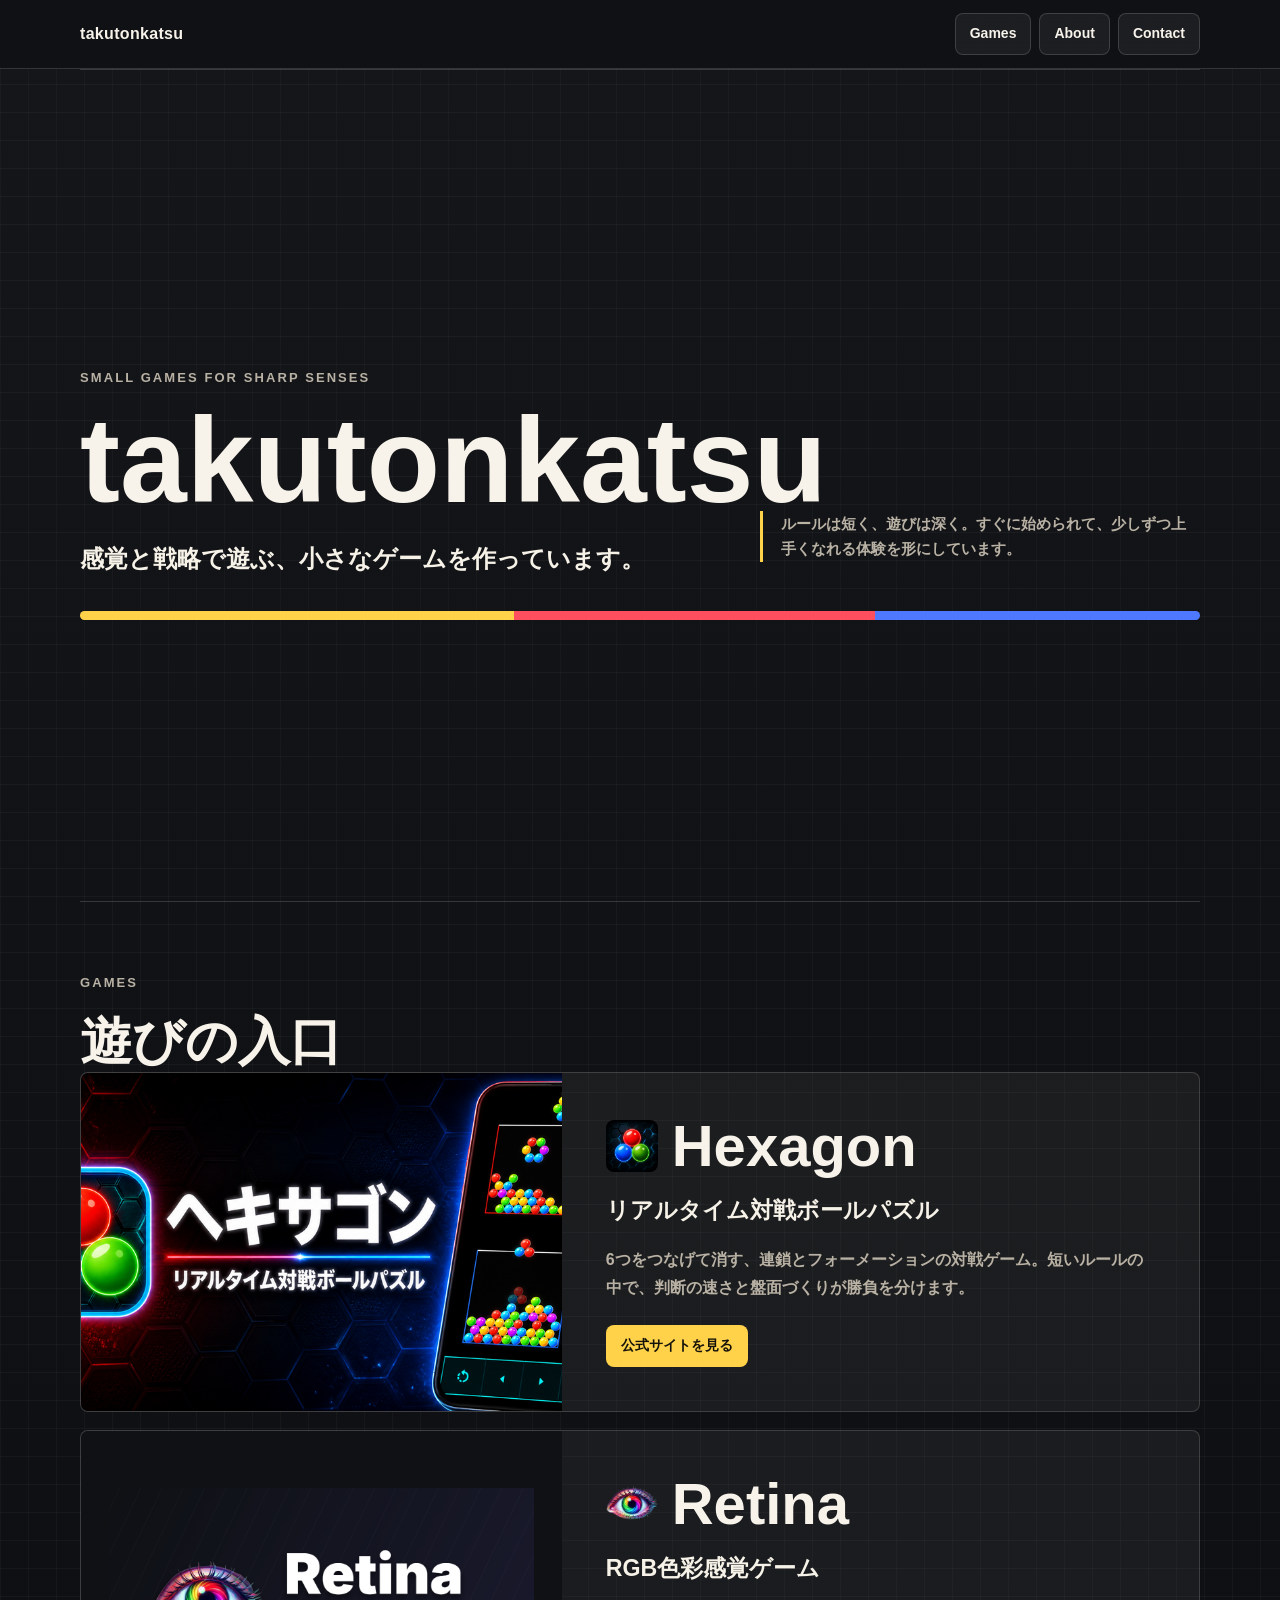
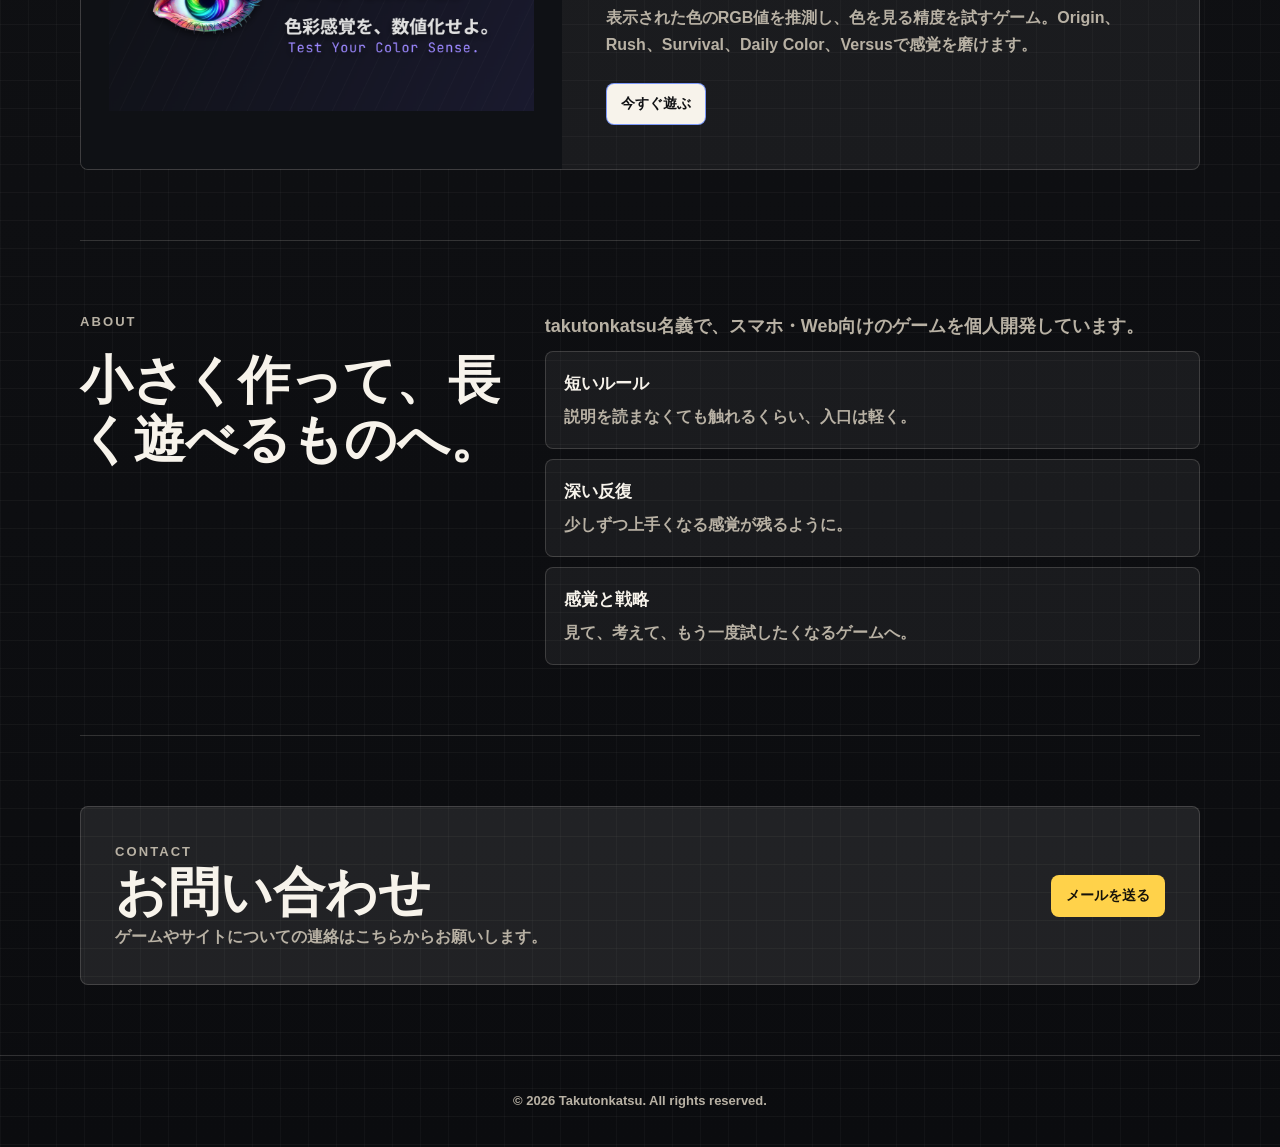
==== index.html @ dabad371 "Create takutonkatsu homepage" ====
<!doctype html>
<html lang="ja">
<head>
  <meta charset="utf-8">
  <meta name="viewport" content="width=device-width, initial-scale=1">
  <meta name="description" content="takutonkatsuの公式サイトです。HexagonとRetinaなど、感覚と戦略で遊ぶ小さなゲームを公開しています。">
  <meta property="og:url" content="https://takutonkatsu.com/">
  <meta property="og:type" content="website">
  <meta property="og:title" content="takutonkatsu">
  <meta property="og:description" content="感覚と戦略で遊ぶ、小さなゲームを作っています。">
  <meta property="og:image" content="https://takutonkatsu.com/assets/hexagon-feature.png">
  <title>takutonkatsu</title>
  <style>
    :root {
      color-scheme: dark;
      --bg: #101114;
      --paper: #f6f2e8;
      --ink: #f7f3eb;
      --muted: #b8b1a4;
      --line: rgba(247, 243, 235, .16);
      --surface: rgba(255, 255, 255, .055);
      --surface-strong: rgba(255, 255, 255, .09);
      --hex: #ffd24a;
      --retina-r: #ff4f5e;
      --retina-g: #3be07a;
      --retina-b: #4e78ff;
    }

    * { box-sizing: border-box; }

    html { scroll-behavior: smooth; }

    body {
      margin: 0;
      min-width: 320px;
      color: var(--ink);
      background:
        linear-gradient(rgba(255, 255, 255, .035) 1px, transparent 1px),
        linear-gradient(90deg, rgba(255, 255, 255, .028) 1px, transparent 1px),
        linear-gradient(180deg, #15161a 0%, #101114 42%, #0b0c0f 100%);
      background-size: 28px 28px, 28px 28px, auto;
      font-family: -apple-system, BlinkMacSystemFont, "Hiragino Sans", "Hiragino Kaku Gothic ProN", "Yu Gothic", Meiryo, sans-serif;
      line-height: 1.7;
    }

    a { color: inherit; }

    img {
      display: block;
      width: 100%;
      height: auto;
    }

    .site-header {
      position: sticky;
      top: 0;
      z-index: 20;
      border-bottom: 1px solid var(--line);
      background: rgba(16, 17, 20, .86);
      backdrop-filter: blur(16px);
    }

    .nav,
    main {
      width: min(1120px, calc(100% - 32px));
      margin: 0 auto;
    }

    .nav {
      min-height: 68px;
      display: flex;
      align-items: center;
      justify-content: space-between;
      gap: 18px;
    }

    .brand {
      font-weight: 900;
      text-decoration: none;
      letter-spacing: .02em;
    }

    .tabs {
      display: flex;
      flex-wrap: wrap;
      justify-content: flex-end;
      gap: 8px;
    }

    .tabs a,
    .button {
      min-height: 42px;
      display: inline-flex;
      align-items: center;
      justify-content: center;
      border: 1px solid var(--line);
      border-radius: 8px;
      padding: 0 14px;
      background: rgba(255, 255, 255, .055);
      color: var(--ink);
      font-size: 14px;
      font-weight: 800;
      text-decoration: none;
    }

    .tabs a:hover,
    .tabs a:focus-visible,
    .button:hover,
    .button:focus-visible {
      border-color: rgba(255, 210, 74, .72);
      outline: none;
    }

    .hero {
      min-height: calc(100svh - 68px);
      padding: 72px 0 56px;
      display: grid;
      align-content: center;
      gap: 34px;
    }

    .hero-grid {
      display: grid;
      grid-template-columns: minmax(0, 1fr) minmax(300px, 440px);
      gap: 34px;
      align-items: end;
    }

    .kicker {
      margin: 0 0 16px;
      color: var(--muted);
      font-size: 13px;
      font-weight: 850;
      letter-spacing: .16em;
      text-transform: uppercase;
    }

    h1 {
      margin: 0;
      max-width: 820px;
      font-size: 7.5rem;
      line-height: .92;
      letter-spacing: 0;
    }

    .lead {
      margin: 24px 0 0;
      max-width: 650px;
      color: var(--paper);
      font-size: 1.5rem;
      font-weight: 800;
      line-height: 1.55;
    }

    .note {
      border-left: 3px solid var(--hex);
      padding-left: 18px;
      color: var(--muted);
      font-size: 15px;
      font-weight: 700;
    }

    .color-meter {
      display: grid;
      grid-template-columns: 1.2fr 1fr .9fr;
      height: 9px;
      border-radius: 999px;
      overflow: hidden;
      background: var(--surface);
    }

    .color-meter span:nth-child(1) { background: var(--hex); }
    .color-meter span:nth-child(2) { background: var(--retina-r); }
    .color-meter span:nth-child(3) { background: var(--retina-b); }

    section {
      padding: 70px 0;
      border-top: 1px solid var(--line);
    }

    .section-label {
      margin: 0 0 18px;
      color: var(--muted);
      font-size: 13px;
      font-weight: 850;
      letter-spacing: .16em;
      text-transform: uppercase;
    }

    h2 {
      margin: 0;
      font-size: 3.25rem;
      line-height: 1.15;
      letter-spacing: 0;
    }

    .games {
      display: grid;
      gap: 18px;
    }

    .game {
      border: 1px solid var(--line);
      border-radius: 8px;
      background: rgba(255, 255, 255, .052);
      overflow: hidden;
      display: grid;
      grid-template-columns: minmax(0, .86fr) minmax(0, 1.14fr);
    }

    .game-media {
      min-height: 320px;
      background: #050609;
      display: grid;
      place-items: center;
      overflow: hidden;
    }

    .game-media img {
      height: 100%;
      min-height: 320px;
      object-fit: cover;
    }

    .retina-media img {
      object-fit: contain;
      padding: 28px;
      background: #0f1115;
    }

    .game-copy {
      padding: clamp(24px, 4vw, 44px);
      display: grid;
      align-content: center;
      gap: 16px;
    }

    .game-title {
      display: flex;
      align-items: center;
      gap: 14px;
      margin: 0;
      font-size: 3.625rem;
      line-height: 1;
    }

    .game-title img {
      width: 52px;
      height: 52px;
      border-radius: 8px;
    }

    .tagline {
      margin: 0;
      color: var(--paper);
      font-size: 1.45rem;
      font-weight: 900;
    }

    .desc {
      margin: 0;
      max-width: 540px;
      color: var(--muted);
      font-weight: 700;
    }

    .actions {
      display: flex;
      flex-wrap: wrap;
      gap: 10px;
      margin-top: 8px;
    }

    .button.primary {
      border-color: rgba(255, 210, 74, .72);
      background: var(--hex);
      color: #15120a;
    }

    .button.retina {
      border-color: rgba(78, 120, 255, .72);
      background: #f7f3eb;
      color: #101114;
    }

    .about-grid {
      display: grid;
      grid-template-columns: minmax(0, .8fr) minmax(0, 1.2fr);
      gap: 28px;
      align-items: start;
    }

    .about-text {
      margin: 0;
      color: var(--muted);
      font-size: 18px;
      font-weight: 750;
    }

    .principles {
      display: grid;
      gap: 10px;
    }

    .principle {
      border: 1px solid var(--line);
      border-radius: 8px;
      padding: 18px;
      background: var(--surface);
    }

    .principle strong {
      display: block;
      margin-bottom: 4px;
      color: var(--ink);
      font-size: 17px;
    }

    .principle span {
      color: var(--muted);
      font-weight: 700;
    }

    .contact {
      display: flex;
      align-items: center;
      justify-content: space-between;
      gap: 20px;
      border: 1px solid var(--line);
      border-radius: 8px;
      padding: clamp(22px, 4vw, 34px);
      background: var(--surface-strong);
    }

    .contact p {
      margin: 0;
      color: var(--muted);
      font-weight: 750;
    }

    footer {
      padding: 34px 16px;
      border-top: 1px solid var(--line);
      color: var(--muted);
      text-align: center;
      font-size: 13px;
      font-weight: 700;
    }

    @media (max-width: 820px) {
      .nav {
        align-items: flex-start;
        flex-direction: column;
        padding: 14px 0;
      }

      .tabs {
        width: 100%;
        display: grid;
        grid-template-columns: repeat(3, minmax(0, 1fr));
      }

      .hero-grid,
      .game,
      .about-grid {
        grid-template-columns: 1fr;
      }

      .hero {
        min-height: auto;
        padding-top: 48px;
      }

      h1 {
        font-size: 5.25rem;
      }

      h2 {
        font-size: 2.75rem;
      }

      .game-title {
        font-size: 3rem;
      }

      .note {
        max-width: 620px;
      }

      .contact {
        align-items: flex-start;
        flex-direction: column;
      }
    }

    @media (max-width: 520px) {
      .tabs {
        grid-template-columns: 1fr;
      }

      .tabs a,
      .button {
        width: 100%;
      }

      section {
        padding: 52px 0;
      }

      h1 {
        font-size: 3.6rem;
      }

      h2 {
        font-size: 2.15rem;
      }

      .lead {
        font-size: 1.15rem;
      }

      .game-title {
        font-size: 2.25rem;
      }

      .tagline {
        font-size: 1.15rem;
      }

      .game-media,
      .game-media img {
        min-height: 240px;
      }

      .game-title {
        align-items: flex-start;
        flex-direction: column;
      }
    }
  </style>
</head>
<body>
  <header class="site-header">
    <nav class="nav" aria-label="サイト内ナビゲーション">
      <a class="brand" href="/">takutonkatsu</a>
      <div class="tabs">
        <a href="#games">Games</a>
        <a href="#about">About</a>
        <a href="#contact">Contact</a>
      </div>
    </nav>
  </header>

  <main>
    <section class="hero" aria-label="takutonkatsu">
      <div class="hero-grid">
        <div>
          <p class="kicker">Small Games for Sharp Senses</p>
          <h1>takutonkatsu</h1>
          <p class="lead">感覚と戦略で遊ぶ、小さなゲームを作っています。</p>
        </div>
        <p class="note">ルールは短く、遊びは深く。すぐに始められて、少しずつ上手くなれる体験を形にしています。</p>
      </div>
      <div class="color-meter" aria-hidden="true"><span></span><span></span><span></span></div>
    </section>

    <section id="games" aria-labelledby="games-title">
      <p class="section-label">Games</p>
      <h2 id="games-title">遊びの入口</h2>
      <div class="games">
        <article class="game">
          <div class="game-media">
            <img src="./assets/hexagon-feature.png" alt="Hexagonのキービジュアル">
          </div>
          <div class="game-copy">
            <h3 class="game-title"><img src="./assets/hexagon-icon.png" alt="">Hexagon</h3>
            <p class="tagline">リアルタイム対戦ボールパズル</p>
            <p class="desc">6つをつなげて消す、連鎖とフォーメーションの対戦ゲーム。短いルールの中で、判断の速さと盤面づくりが勝負を分けます。</p>
            <div class="actions">
              <a class="button primary" href="/Hexagon/">公式サイトを見る</a>
            </div>
          </div>
        </article>

        <article class="game">
          <div class="game-media retina-media">
            <img src="./assets/retina-share.png" alt="Retinaのゲーム画面">
          </div>
          <div class="game-copy">
            <h3 class="game-title"><img src="./assets/retina-icon.png" alt="">Retina</h3>
            <p class="tagline">RGB色彩感覚ゲーム</p>
            <p class="desc">表示された色のRGB値を推測し、色を見る精度を試すゲーム。Origin、Rush、Survival、Daily Color、Versusで感覚を磨けます。</p>
            <div class="actions">
              <a class="button retina" href="/Retina/">今すぐ遊ぶ</a>
            </div>
          </div>
        </article>
      </div>
    </section>

    <section id="about" aria-labelledby="about-title">
      <div class="about-grid">
        <div>
          <p class="section-label">About</p>
          <h2 id="about-title">小さく作って、長く遊べるものへ。</h2>
        </div>
        <div class="principles">
          <p class="about-text">takutonkatsu名義で、スマホ・Web向けのゲームを個人開発しています。</p>
          <div class="principle"><strong>短いルール</strong><span>説明を読まなくても触れるくらい、入口は軽く。</span></div>
          <div class="principle"><strong>深い反復</strong><span>少しずつ上手くなる感覚が残るように。</span></div>
          <div class="principle"><strong>感覚と戦略</strong><span>見て、考えて、もう一度試したくなるゲームへ。</span></div>
        </div>
      </div>
    </section>

    <section id="contact" aria-labelledby="contact-title">
      <div class="contact">
        <div>
          <p class="section-label">Contact</p>
          <h2 id="contact-title">お問い合わせ</h2>
          <p>ゲームやサイトについての連絡はこちらからお願いします。</p>
        </div>
        <a class="button primary" href="mailto:takutonkatsu.dev@gmail.com?subject=takutonkatsu%20%E3%81%8A%E5%95%8F%E3%81%84%E5%90%88%E3%82%8F%E3%81%9B">メールを送る</a>
      </div>
    </section>
  </main>

  <footer>
    &copy; 2026 Takutonkatsu. All rights reserved.
  </footer>
</body>
</html>
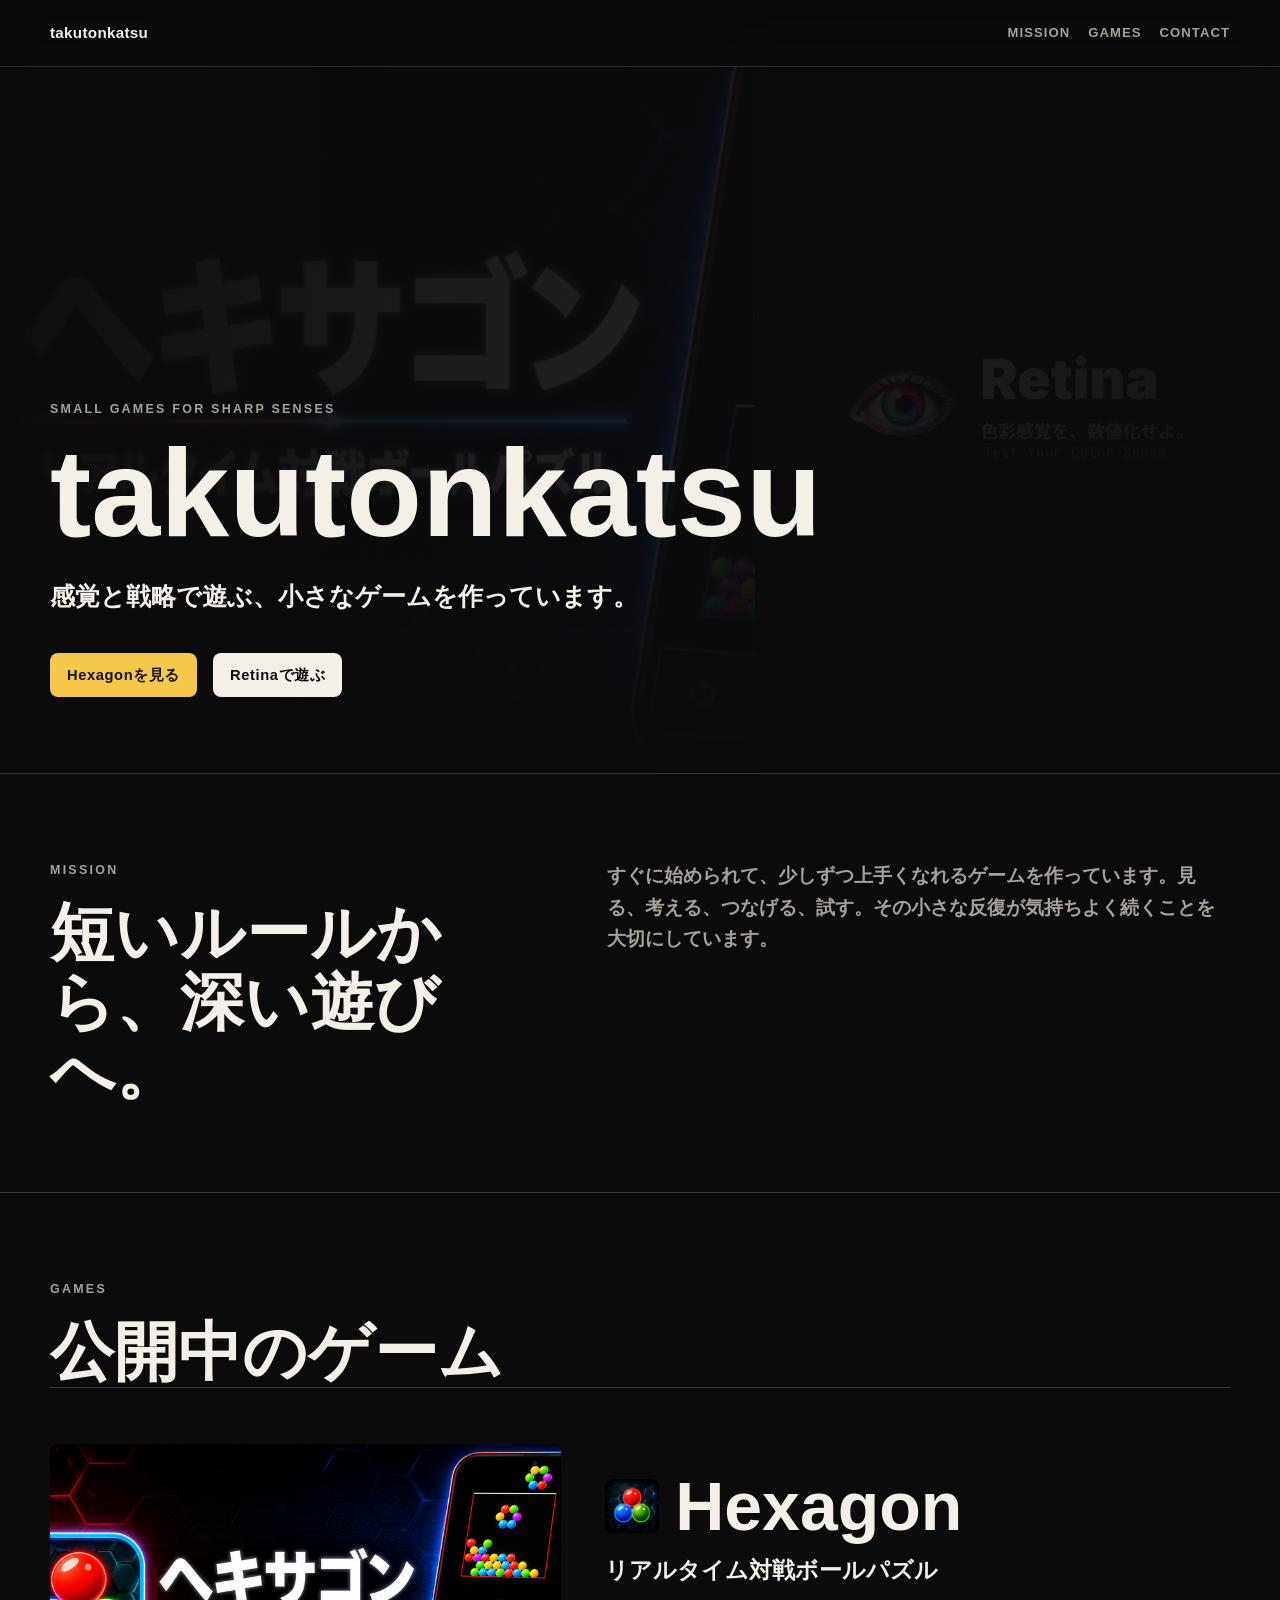
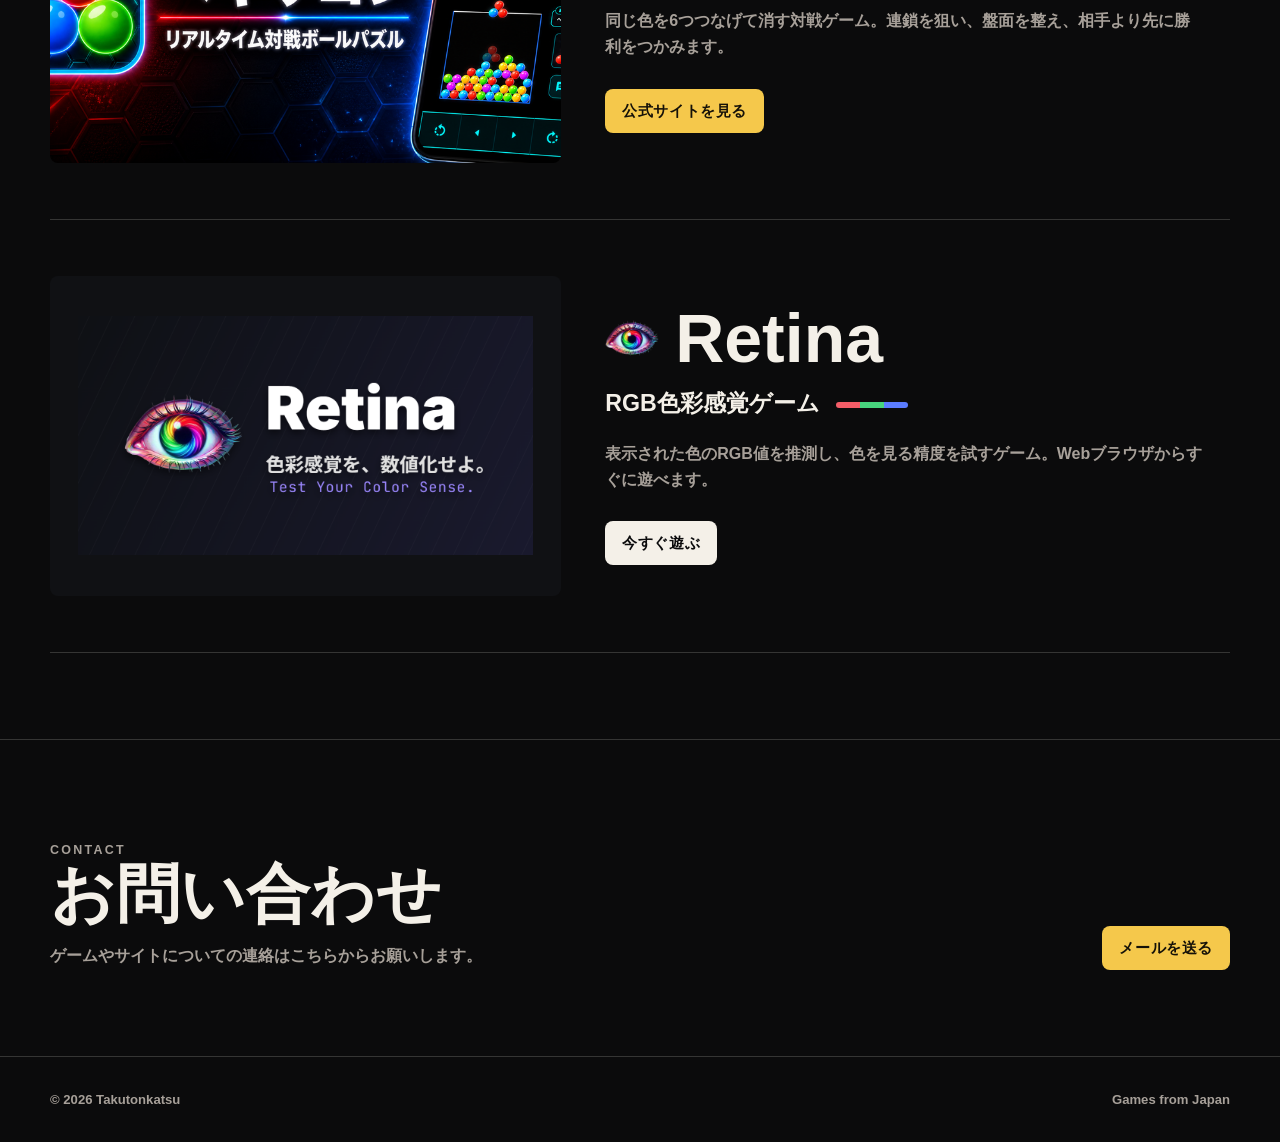
==== commit 17c13fb0: "Refine takutonkatsu homepage design" ====
--- a/index.html
+++ b/index.html
@@ -13,17 +13,15 @@
   <style>
     :root {
       color-scheme: dark;
-      --bg: #101114;
-      --paper: #f6f2e8;
-      --ink: #f7f3eb;
-      --muted: #b8b1a4;
-      --line: rgba(247, 243, 235, .16);
-      --surface: rgba(255, 255, 255, .055);
-      --surface-strong: rgba(255, 255, 255, .09);
-      --hex: #ffd24a;
-      --retina-r: #ff4f5e;
-      --retina-g: #3be07a;
-      --retina-b: #4e78ff;
+      --bg: #0b0b0c;
+      --ink: #f4f0e8;
+      --muted: #a7a099;
+      --line: rgba(244, 240, 232, .18);
+      --line-strong: rgba(244, 240, 232, .34);
+      --yellow: #f5c84b;
+      --red: #f35d68;
+      --green: #47d47d;
+      --blue: #5b7cff;
     }
 
     * { box-sizing: border-box; }
@@ -33,14 +31,10 @@
     body {
       margin: 0;
       min-width: 320px;
+      background: var(--bg);
       color: var(--ink);
-      background:
-        linear-gradient(rgba(255, 255, 255, .035) 1px, transparent 1px),
-        linear-gradient(90deg, rgba(255, 255, 255, .028) 1px, transparent 1px),
-        linear-gradient(180deg, #15161a 0%, #101114 42%, #0b0c0f 100%);
-      background-size: 28px 28px, 28px 28px, auto;
       font-family: -apple-system, BlinkMacSystemFont, "Hiragino Sans", "Hiragino Kaku Gothic ProN", "Yu Gothic", Meiryo, sans-serif;
-      line-height: 1.7;
+      line-height: 1.65;
     }
 
     a { color: inherit; }
@@ -52,302 +46,336 @@
     }
 
     .site-header {
-      position: sticky;
-      top: 0;
+      position: fixed;
+      inset: 0 0 auto;
       z-index: 20;
-      border-bottom: 1px solid var(--line);
-      background: rgba(16, 17, 20, .86);
-      backdrop-filter: blur(16px);
+      border-bottom: 1px solid rgba(244, 240, 232, .14);
+      background: rgba(11, 11, 12, .72);
+      backdrop-filter: blur(18px);
     }
 
     .nav,
-    main {
-      width: min(1120px, calc(100% - 32px));
+    .section-inner {
+      width: min(1180px, calc(100% - 36px));
       margin: 0 auto;
     }
 
     .nav {
-      min-height: 68px;
+      min-height: 66px;
       display: flex;
       align-items: center;
       justify-content: space-between;
-      gap: 18px;
+      gap: 24px;
     }
 
     .brand {
+      font-size: .95rem;
       font-weight: 900;
+      letter-spacing: .02em;
       text-decoration: none;
-      letter-spacing: .02em;
     }
 
     .tabs {
       display: flex;
       flex-wrap: wrap;
       justify-content: flex-end;
-      gap: 8px;
-    }
-
-    .tabs a,
+      gap: 18px;
+    }
+
+    .tabs a {
+      color: var(--muted);
+      font-size: .82rem;
+      font-weight: 800;
+      letter-spacing: .08em;
+      text-decoration: none;
+      text-transform: uppercase;
+    }
+
+    .tabs a:hover,
+    .tabs a:focus-visible {
+      color: var(--ink);
+      outline: none;
+    }
+
+    .hero {
+      position: relative;
+      min-height: 86svh;
+      padding: 132px 0 76px;
+      overflow: hidden;
+      border-bottom: 1px solid var(--line);
+      display: grid;
+      align-items: end;
+    }
+
+    .hero-media {
+      position: absolute;
+      inset: 0;
+      z-index: -2;
+      display: grid;
+      grid-template-columns: 1.18fr .82fr;
+      opacity: .42;
+    }
+
+    .hero-media img {
+      height: 100%;
+      object-fit: cover;
+      filter: saturate(.86) contrast(1.04);
+    }
+
+    .hero-media img:nth-child(2) {
+      object-fit: contain;
+      padding: 8vh 4vw 4vh;
+      background: #101114;
+    }
+
+    .hero::after {
+      content: "";
+      position: absolute;
+      inset: 0;
+      z-index: -1;
+      background:
+        linear-gradient(90deg, rgba(11, 11, 12, .96) 0%, rgba(11, 11, 12, .72) 48%, rgba(11, 11, 12, .88) 100%),
+        linear-gradient(0deg, #0b0b0c 0%, rgba(11, 11, 12, .24) 42%, rgba(11, 11, 12, .42) 100%);
+    }
+
+    .hero-copy {
+      width: min(1180px, calc(100% - 36px));
+      margin: 0 auto;
+    }
+
+    .kicker,
+    .section-label {
+      margin: 0 0 18px;
+      color: var(--muted);
+      font-size: .78rem;
+      font-weight: 900;
+      letter-spacing: .18em;
+      text-transform: uppercase;
+    }
+
+    h1 {
+      margin: 0;
+      max-width: 980px;
+      font-size: 7.75rem;
+      line-height: .9;
+      letter-spacing: 0;
+    }
+
+    .lead {
+      margin: 28px 0 0;
+      max-width: 680px;
+      color: var(--ink);
+      font-size: 1.55rem;
+      font-weight: 850;
+      line-height: 1.6;
+    }
+
+    .hero-links {
+      display: flex;
+      flex-wrap: wrap;
+      gap: 16px;
+      margin-top: 36px;
+    }
+
+    .text-link,
     .button {
-      min-height: 42px;
+      min-height: 44px;
       display: inline-flex;
       align-items: center;
       justify-content: center;
-      border: 1px solid var(--line);
+      border-bottom: 1px solid var(--line-strong);
+      color: var(--ink);
+      font-size: .92rem;
+      font-weight: 900;
+      letter-spacing: .04em;
+      text-decoration: none;
+    }
+
+    .button {
+      border: 1px solid var(--line-strong);
       border-radius: 8px;
-      padding: 0 14px;
-      background: rgba(255, 255, 255, .055);
-      color: var(--ink);
-      font-size: 14px;
-      font-weight: 800;
-      text-decoration: none;
-    }
-
-    .tabs a:hover,
-    .tabs a:focus-visible,
-    .button:hover,
-    .button:focus-visible {
-      border-color: rgba(255, 210, 74, .72);
-      outline: none;
-    }
-
-    .hero {
-      min-height: calc(100svh - 68px);
-      padding: 72px 0 56px;
+      padding: 0 16px;
+      background: rgba(244, 240, 232, .08);
+    }
+
+    .button.yellow {
+      border-color: rgba(245, 200, 75, .75);
+      background: var(--yellow);
+      color: #151108;
+    }
+
+    .button.light {
+      background: var(--ink);
+      color: #0b0b0c;
+    }
+
+    section {
+      border-bottom: 1px solid var(--line);
+      padding: 86px 0;
+    }
+
+    .mission-grid {
       display: grid;
-      align-content: center;
-      gap: 34px;
-    }
-
-    .hero-grid {
+      grid-template-columns: .9fr 1.1fr;
+      gap: 48px;
+      align-items: start;
+    }
+
+    h2 {
+      margin: 0;
+      font-size: 4rem;
+      line-height: 1.08;
+      letter-spacing: 0;
+    }
+
+    .mission-text {
+      margin: 0;
+      color: var(--muted);
+      font-size: 1.2rem;
+      font-weight: 760;
+    }
+
+    .games {
       display: grid;
-      grid-template-columns: minmax(0, 1fr) minmax(300px, 440px);
-      gap: 34px;
-      align-items: end;
-    }
-
-    .kicker {
-      margin: 0 0 16px;
+      gap: 0;
+      border-top: 1px solid var(--line);
+    }
+
+    .game {
+      display: grid;
+      grid-template-columns: minmax(0, .9fr) minmax(0, 1.1fr);
+      gap: 44px;
+      align-items: center;
+      padding: 56px 0;
+      border-bottom: 1px solid var(--line);
+    }
+
+    .game-media {
+      overflow: hidden;
+      border-radius: 8px;
+      background: #111;
+    }
+
+    .game-media img {
+      aspect-ratio: 16 / 10;
+      object-fit: cover;
+    }
+
+    .game.retina .game-media img {
+      object-fit: contain;
+      padding: 28px;
+      background: #101114;
+    }
+
+    .game-title-row {
+      display: flex;
+      align-items: center;
+      gap: 16px;
+      margin-bottom: 16px;
+    }
+
+    .game-title-row img {
+      width: 54px;
+      height: 54px;
+      border-radius: 8px;
+    }
+
+    h3 {
+      margin: 0;
+      font-size: 4.25rem;
+      line-height: .95;
+      letter-spacing: 0;
+    }
+
+    .tagline {
+      margin: 0 0 20px;
+      font-size: 1.45rem;
+      font-weight: 900;
+      line-height: 1.45;
+    }
+
+    .desc {
+      margin: 0;
+      max-width: 600px;
       color: var(--muted);
-      font-size: 13px;
-      font-weight: 850;
-      letter-spacing: .16em;
-      text-transform: uppercase;
-    }
-
-    h1 {
-      margin: 0;
-      max-width: 820px;
-      font-size: 7.5rem;
-      line-height: .92;
-      letter-spacing: 0;
-    }
-
-    .lead {
-      margin: 24px 0 0;
-      max-width: 650px;
-      color: var(--paper);
-      font-size: 1.5rem;
-      font-weight: 800;
-      line-height: 1.55;
-    }
-
-    .note {
-      border-left: 3px solid var(--hex);
-      padding-left: 18px;
-      color: var(--muted);
-      font-size: 15px;
-      font-weight: 700;
-    }
-
-    .color-meter {
-      display: grid;
-      grid-template-columns: 1.2fr 1fr .9fr;
-      height: 9px;
+      font-size: 1rem;
+      font-weight: 720;
+    }
+
+    .game-actions {
+      display: flex;
+      flex-wrap: wrap;
+      gap: 12px;
+      margin-top: 28px;
+    }
+
+    .rgb {
+      display: inline-grid;
+      grid-template-columns: repeat(3, 1fr);
+      width: 72px;
+      height: 6px;
       border-radius: 999px;
       overflow: hidden;
-      background: var(--surface);
-    }
-
-    .color-meter span:nth-child(1) { background: var(--hex); }
-    .color-meter span:nth-child(2) { background: var(--retina-r); }
-    .color-meter span:nth-child(3) { background: var(--retina-b); }
-
-    section {
-      padding: 70px 0;
-      border-top: 1px solid var(--line);
-    }
-
-    .section-label {
-      margin: 0 0 18px;
+      vertical-align: middle;
+      margin-left: 10px;
+    }
+
+    .rgb span:nth-child(1) { background: var(--red); }
+    .rgb span:nth-child(2) { background: var(--green); }
+    .rgb span:nth-child(3) { background: var(--blue); }
+
+    .contact {
+      display: grid;
+      grid-template-columns: 1fr auto;
+      gap: 28px;
+      align-items: end;
+    }
+
+    .contact p {
+      margin: 14px 0 0;
+      max-width: 620px;
       color: var(--muted);
-      font-size: 13px;
-      font-weight: 850;
-      letter-spacing: .16em;
-      text-transform: uppercase;
-    }
-
-    h2 {
-      margin: 0;
-      font-size: 3.25rem;
-      line-height: 1.15;
-      letter-spacing: 0;
-    }
-
-    .games {
-      display: grid;
-      gap: 18px;
-    }
-
-    .game {
-      border: 1px solid var(--line);
-      border-radius: 8px;
-      background: rgba(255, 255, 255, .052);
-      overflow: hidden;
-      display: grid;
-      grid-template-columns: minmax(0, .86fr) minmax(0, 1.14fr);
-    }
-
-    .game-media {
-      min-height: 320px;
-      background: #050609;
-      display: grid;
-      place-items: center;
-      overflow: hidden;
-    }
-
-    .game-media img {
-      height: 100%;
-      min-height: 320px;
-      object-fit: cover;
-    }
-
-    .retina-media img {
-      object-fit: contain;
-      padding: 28px;
-      background: #0f1115;
-    }
-
-    .game-copy {
-      padding: clamp(24px, 4vw, 44px);
-      display: grid;
-      align-content: center;
+      font-weight: 730;
+    }
+
+    footer {
+      width: min(1180px, calc(100% - 36px));
+      margin: 0 auto;
+      padding: 32px 0;
+      color: var(--muted);
+      font-size: .82rem;
+      font-weight: 720;
+      display: flex;
+      justify-content: space-between;
       gap: 16px;
     }
 
-    .game-title {
-      display: flex;
-      align-items: center;
-      gap: 14px;
-      margin: 0;
-      font-size: 3.625rem;
-      line-height: 1;
-    }
-
-    .game-title img {
-      width: 52px;
-      height: 52px;
-      border-radius: 8px;
-    }
-
-    .tagline {
-      margin: 0;
-      color: var(--paper);
-      font-size: 1.45rem;
-      font-weight: 900;
-    }
-
-    .desc {
-      margin: 0;
-      max-width: 540px;
-      color: var(--muted);
-      font-weight: 700;
-    }
-
-    .actions {
-      display: flex;
-      flex-wrap: wrap;
-      gap: 10px;
-      margin-top: 8px;
-    }
-
-    .button.primary {
-      border-color: rgba(255, 210, 74, .72);
-      background: var(--hex);
-      color: #15120a;
-    }
-
-    .button.retina {
-      border-color: rgba(78, 120, 255, .72);
-      background: #f7f3eb;
-      color: #101114;
-    }
-
-    .about-grid {
-      display: grid;
-      grid-template-columns: minmax(0, .8fr) minmax(0, 1.2fr);
-      gap: 28px;
-      align-items: start;
-    }
-
-    .about-text {
-      margin: 0;
-      color: var(--muted);
-      font-size: 18px;
-      font-weight: 750;
-    }
-
-    .principles {
-      display: grid;
-      gap: 10px;
-    }
-
-    .principle {
-      border: 1px solid var(--line);
-      border-radius: 8px;
-      padding: 18px;
-      background: var(--surface);
-    }
-
-    .principle strong {
-      display: block;
-      margin-bottom: 4px;
-      color: var(--ink);
-      font-size: 17px;
-    }
-
-    .principle span {
-      color: var(--muted);
-      font-weight: 700;
-    }
-
-    .contact {
-      display: flex;
-      align-items: center;
-      justify-content: space-between;
-      gap: 20px;
-      border: 1px solid var(--line);
-      border-radius: 8px;
-      padding: clamp(22px, 4vw, 34px);
-      background: var(--surface-strong);
-    }
-
-    .contact p {
-      margin: 0;
-      color: var(--muted);
-      font-weight: 750;
-    }
-
-    footer {
-      padding: 34px 16px;
-      border-top: 1px solid var(--line);
-      color: var(--muted);
-      text-align: center;
-      font-size: 13px;
-      font-weight: 700;
-    }
-
-    @media (max-width: 820px) {
+    @media (max-width: 900px) {
+      .hero-media {
+        grid-template-columns: 1fr;
+      }
+
+      .hero-media img:nth-child(2) {
+        display: none;
+      }
+
+      h1 {
+        font-size: 5.35rem;
+      }
+
+      h2,
+      h3 {
+        font-size: 3rem;
+      }
+
+      .mission-grid,
+      .game,
+      .contact {
+        grid-template-columns: 1fr;
+      }
+    }
+
+    @media (max-width: 560px) {
       .nav {
         align-items: flex-start;
         flex-direction: column;
@@ -356,84 +384,39 @@
 
       .tabs {
         width: 100%;
-        display: grid;
-        grid-template-columns: repeat(3, minmax(0, 1fr));
-      }
-
-      .hero-grid,
-      .game,
-      .about-grid {
-        grid-template-columns: 1fr;
+        justify-content: flex-start;
+        gap: 14px;
       }
 
       .hero {
-        min-height: auto;
-        padding-top: 48px;
+        min-height: 82svh;
+        padding-top: 150px;
       }
 
       h1 {
-        font-size: 5.25rem;
-      }
-
-      h2 {
-        font-size: 2.75rem;
-      }
-
-      .game-title {
-        font-size: 3rem;
-      }
-
-      .note {
-        max-width: 620px;
-      }
-
-      .contact {
-        align-items: flex-start;
-        flex-direction: column;
-      }
-    }
-
-    @media (max-width: 520px) {
-      .tabs {
-        grid-template-columns: 1fr;
-      }
-
-      .tabs a,
-      .button {
+        font-size: 3.75rem;
+      }
+
+      h2,
+      h3 {
+        font-size: 2.35rem;
+      }
+
+      .lead,
+      .tagline {
+        font-size: 1.12rem;
+      }
+
+      section {
+        padding: 62px 0;
+      }
+
+      .button,
+      .text-link {
         width: 100%;
       }
 
-      section {
-        padding: 52px 0;
-      }
-
-      h1 {
-        font-size: 3.6rem;
-      }
-
-      h2 {
-        font-size: 2.15rem;
-      }
-
-      .lead {
-        font-size: 1.15rem;
-      }
-
-      .game-title {
-        font-size: 2.25rem;
-      }
-
-      .tagline {
-        font-size: 1.15rem;
-      }
-
-      .game-media,
-      .game-media img {
-        min-height: 240px;
-      }
-
-      .game-title {
-        align-items: flex-start;
+      footer {
         flex-direction: column;
       }
     }
@@ -444,8 +427,8 @@
     <nav class="nav" aria-label="サイト内ナビゲーション">
       <a class="brand" href="/">takutonkatsu</a>
       <div class="tabs">
+        <a href="#mission">Mission</a>
         <a href="#games">Games</a>
-        <a href="#about">About</a>
         <a href="#contact">Contact</a>
       </div>
     </nav>
@@ -453,80 +436,88 @@
 
   <main>
     <section class="hero" aria-label="takutonkatsu">
-      <div class="hero-grid">
-        <div>
-          <p class="kicker">Small Games for Sharp Senses</p>
-          <h1>takutonkatsu</h1>
-          <p class="lead">感覚と戦略で遊ぶ、小さなゲームを作っています。</p>
-        </div>
-        <p class="note">ルールは短く、遊びは深く。すぐに始められて、少しずつ上手くなれる体験を形にしています。</p>
+      <div class="hero-media" aria-hidden="true">
+        <img src="./assets/hexagon-feature.png" alt="">
+        <img src="./assets/retina-share.png" alt="">
       </div>
-      <div class="color-meter" aria-hidden="true"><span></span><span></span><span></span></div>
-    </section>
-
-    <section id="games" aria-labelledby="games-title">
-      <p class="section-label">Games</p>
-      <h2 id="games-title">遊びの入口</h2>
-      <div class="games">
-        <article class="game">
-          <div class="game-media">
-            <img src="./assets/hexagon-feature.png" alt="Hexagonのキービジュアル">
-          </div>
-          <div class="game-copy">
-            <h3 class="game-title"><img src="./assets/hexagon-icon.png" alt="">Hexagon</h3>
-            <p class="tagline">リアルタイム対戦ボールパズル</p>
-            <p class="desc">6つをつなげて消す、連鎖とフォーメーションの対戦ゲーム。短いルールの中で、判断の速さと盤面づくりが勝負を分けます。</p>
-            <div class="actions">
-              <a class="button primary" href="/Hexagon/">公式サイトを見る</a>
-            </div>
-          </div>
-        </article>
-
-        <article class="game">
-          <div class="game-media retina-media">
-            <img src="./assets/retina-share.png" alt="Retinaのゲーム画面">
-          </div>
-          <div class="game-copy">
-            <h3 class="game-title"><img src="./assets/retina-icon.png" alt="">Retina</h3>
-            <p class="tagline">RGB色彩感覚ゲーム</p>
-            <p class="desc">表示された色のRGB値を推測し、色を見る精度を試すゲーム。Origin、Rush、Survival、Daily Color、Versusで感覚を磨けます。</p>
-            <div class="actions">
-              <a class="button retina" href="/Retina/">今すぐ遊ぶ</a>
-            </div>
-          </div>
-        </article>
-      </div>
-    </section>
-
-    <section id="about" aria-labelledby="about-title">
-      <div class="about-grid">
-        <div>
-          <p class="section-label">About</p>
-          <h2 id="about-title">小さく作って、長く遊べるものへ。</h2>
-        </div>
-        <div class="principles">
-          <p class="about-text">takutonkatsu名義で、スマホ・Web向けのゲームを個人開発しています。</p>
-          <div class="principle"><strong>短いルール</strong><span>説明を読まなくても触れるくらい、入口は軽く。</span></div>
-          <div class="principle"><strong>深い反復</strong><span>少しずつ上手くなる感覚が残るように。</span></div>
-          <div class="principle"><strong>感覚と戦略</strong><span>見て、考えて、もう一度試したくなるゲームへ。</span></div>
+      <div class="hero-copy">
+        <p class="kicker">Small Games for Sharp Senses</p>
+        <h1>takutonkatsu</h1>
+        <p class="lead">感覚と戦略で遊ぶ、小さなゲームを作っています。</p>
+        <div class="hero-links">
+          <a class="button yellow" href="/Hexagon/">Hexagonを見る</a>
+          <a class="button light" href="/Retina/">Retinaで遊ぶ</a>
         </div>
       </div>
     </section>
 
+    <section id="mission" aria-labelledby="mission-title">
+      <div class="section-inner mission-grid">
+        <div>
+          <p class="section-label">Mission</p>
+          <h2 id="mission-title">短いルールから、深い遊びへ。</h2>
+        </div>
+        <p class="mission-text">すぐに始められて、少しずつ上手くなれるゲームを作っています。見る、考える、つなげる、試す。その小さな反復が気持ちよく続くことを大切にしています。</p>
+      </div>
+    </section>
+
+    <section id="games" aria-labelledby="games-title">
+      <div class="section-inner">
+        <p class="section-label">Games</p>
+        <h2 id="games-title">公開中のゲーム</h2>
+        <div class="games">
+          <article class="game">
+            <div class="game-media">
+              <img src="./assets/hexagon-feature.png" alt="Hexagonのキービジュアル">
+            </div>
+            <div>
+              <div class="game-title-row">
+                <img src="./assets/hexagon-icon.png" alt="">
+                <h3>Hexagon</h3>
+              </div>
+              <p class="tagline">リアルタイム対戦ボールパズル</p>
+              <p class="desc">同じ色を6つつなげて消す対戦ゲーム。連鎖を狙い、盤面を整え、相手より先に勝利をつかみます。</p>
+              <div class="game-actions">
+                <a class="button yellow" href="/Hexagon/">公式サイトを見る</a>
+              </div>
+            </div>
+          </article>
+
+          <article class="game retina">
+            <div class="game-media">
+              <img src="./assets/retina-share.png" alt="Retinaのゲーム画面">
+            </div>
+            <div>
+              <div class="game-title-row">
+                <img src="./assets/retina-icon.png" alt="">
+                <h3>Retina</h3>
+              </div>
+              <p class="tagline">RGB色彩感覚ゲーム <span class="rgb" aria-hidden="true"><span></span><span></span><span></span></span></p>
+              <p class="desc">表示された色のRGB値を推測し、色を見る精度を試すゲーム。Webブラウザからすぐに遊べます。</p>
+              <div class="game-actions">
+                <a class="button light" href="/Retina/">今すぐ遊ぶ</a>
+              </div>
+            </div>
+          </article>
+        </div>
+      </div>
+    </section>
+
     <section id="contact" aria-labelledby="contact-title">
-      <div class="contact">
+      <div class="section-inner contact">
         <div>
           <p class="section-label">Contact</p>
           <h2 id="contact-title">お問い合わせ</h2>
           <p>ゲームやサイトについての連絡はこちらからお願いします。</p>
         </div>
-        <a class="button primary" href="mailto:takutonkatsu.dev@gmail.com?subject=takutonkatsu%20%E3%81%8A%E5%95%8F%E3%81%84%E5%90%88%E3%82%8F%E3%81%9B">メールを送る</a>
+        <a class="button yellow" href="mailto:takutonkatsu.dev@gmail.com?subject=takutonkatsu%20%E3%81%8A%E5%95%8F%E3%81%84%E5%90%88%E3%82%8F%E3%81%9B">メールを送る</a>
       </div>
     </section>
   </main>
 
   <footer>
-    &copy; 2026 Takutonkatsu. All rights reserved.
+    <span>&copy; 2026 Takutonkatsu</span>
+    <span>Games from Japan</span>
   </footer>
 </body>
 </html>
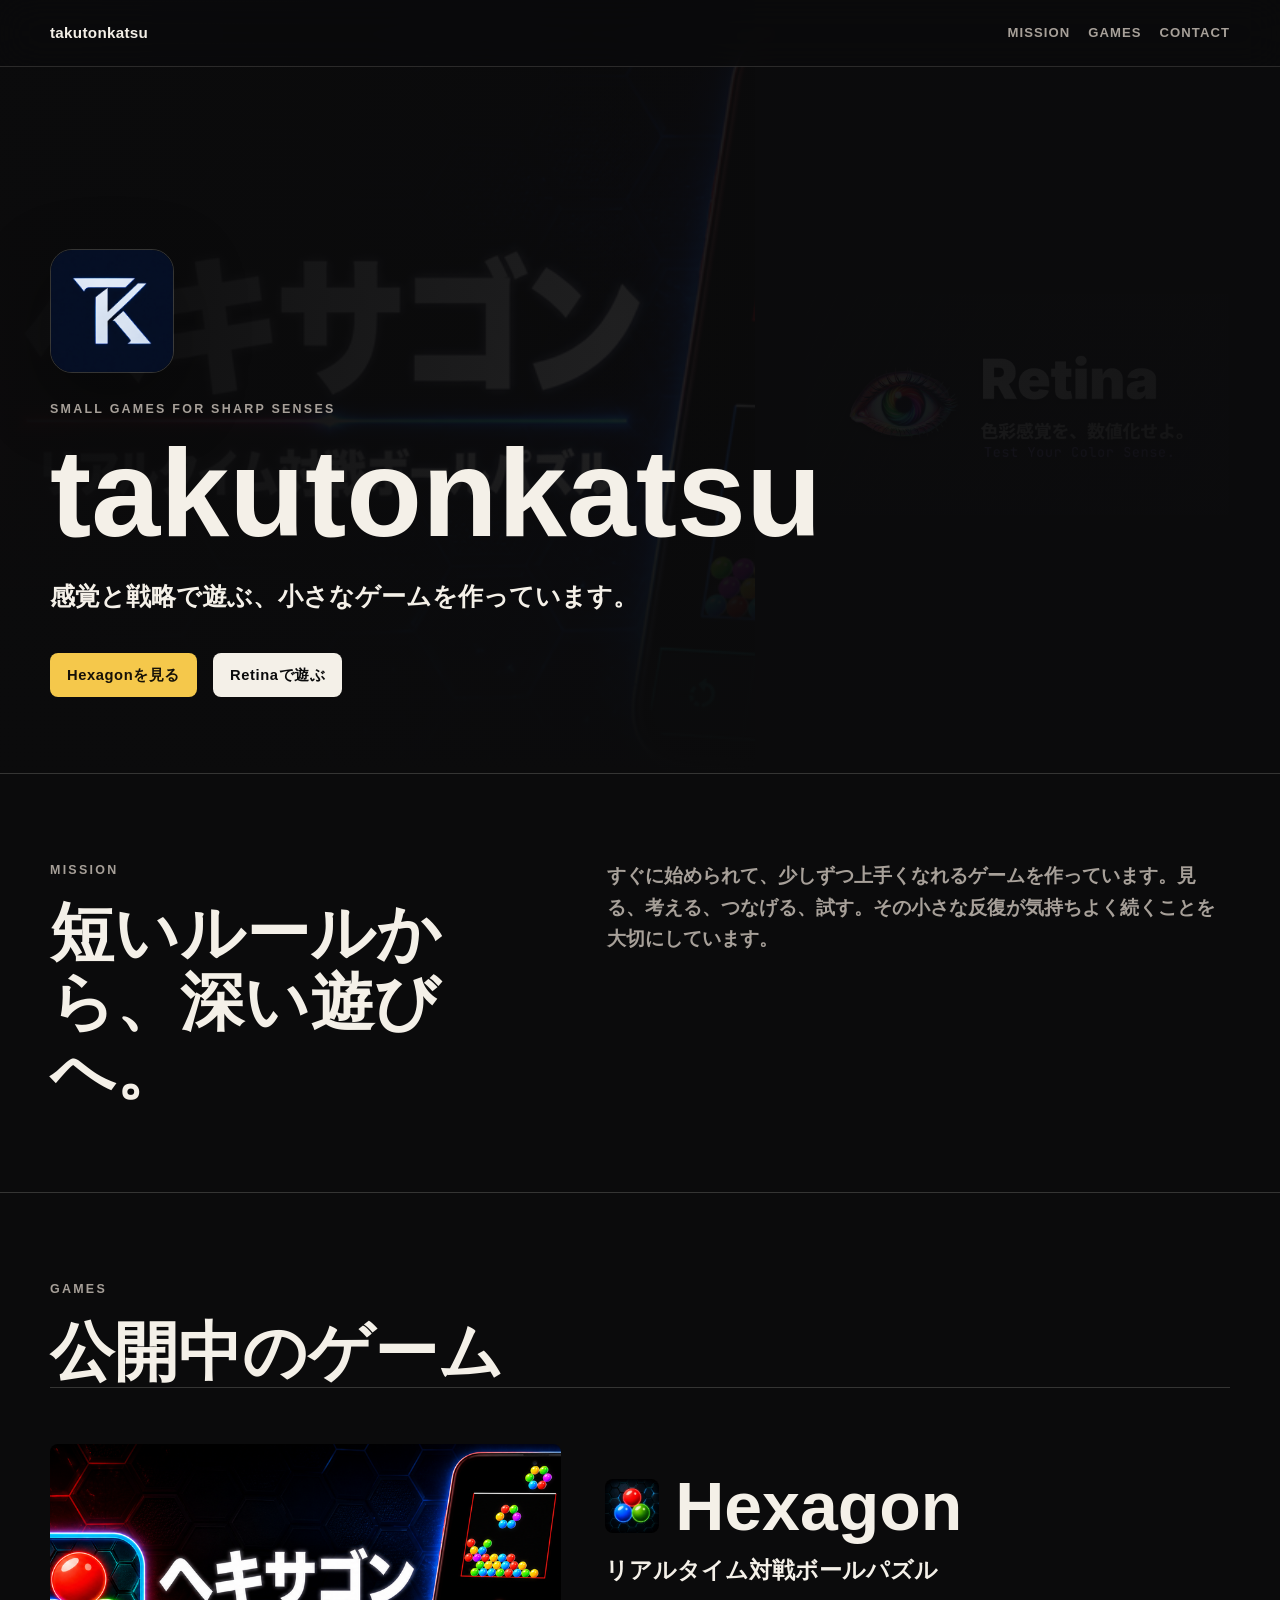
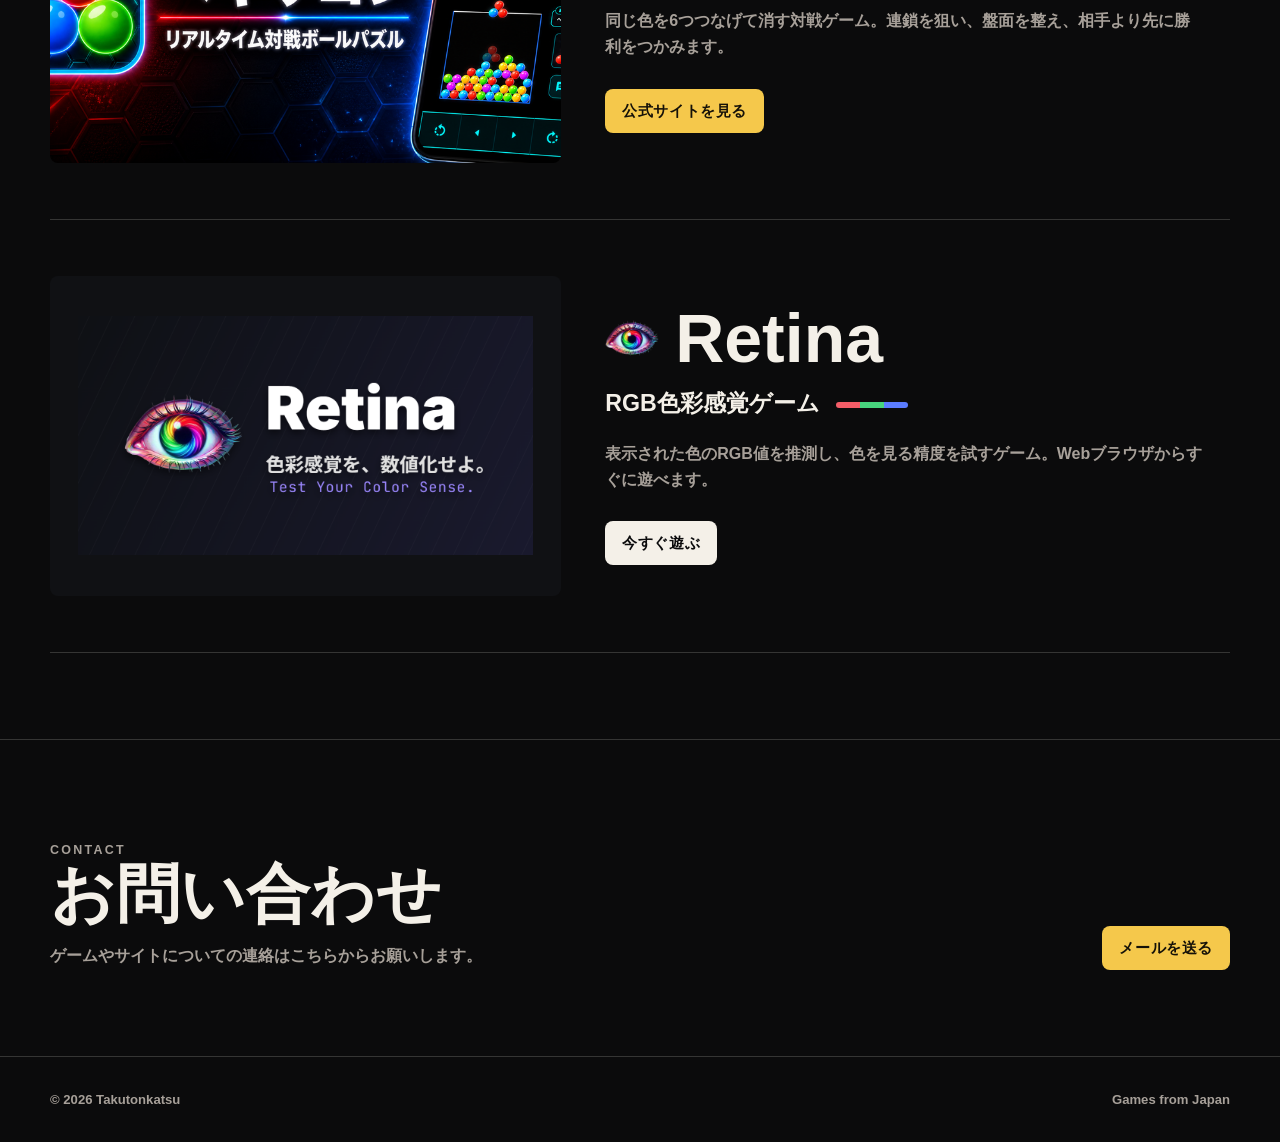
==== commit c69bcc52: "Add takutonkatsu brand icon to homepage" ====
--- a/index.html
+++ b/index.html
@@ -9,6 +9,8 @@
   <meta property="og:title" content="takutonkatsu">
   <meta property="og:description" content="感覚と戦略で遊ぶ、小さなゲームを作っています。">
   <meta property="og:image" content="https://takutonkatsu.com/assets/hexagon-feature.png">
+  <link rel="icon" type="image/png" href="./assets/takutonkatsu-icon.png">
+  <link rel="apple-touch-icon" href="./assets/takutonkatsu-icon.png">
   <title>takutonkatsu</title>
   <style>
     :root {
@@ -143,6 +145,16 @@
       margin: 0 auto;
     }
 
+    .home-mark {
+      width: clamp(76px, 10vw, 124px);
+      height: clamp(76px, 10vw, 124px);
+      margin-bottom: 26px;
+      border: 1px solid rgba(244, 240, 232, .18);
+      border-radius: 22px;
+      box-shadow: 0 24px 70px rgba(0, 0, 0, .38);
+      object-fit: cover;
+    }
+
     .kicker,
     .section-label {
       margin: 0 0 18px;
@@ -391,6 +403,13 @@
       .hero {
         min-height: 82svh;
         padding-top: 150px;
+      }
+
+      .home-mark {
+        width: 76px;
+        height: 76px;
+        margin-bottom: 20px;
+        border-radius: 16px;
       }
 
       h1 {
@@ -441,6 +460,7 @@
         <img src="./assets/retina-share.png" alt="">
       </div>
       <div class="hero-copy">
+        <img class="home-mark" src="./assets/takutonkatsu-icon.png" alt="">
         <p class="kicker">Small Games for Sharp Senses</p>
         <h1>takutonkatsu</h1>
         <p class="lead">感覚と戦略で遊ぶ、小さなゲームを作っています。</p>
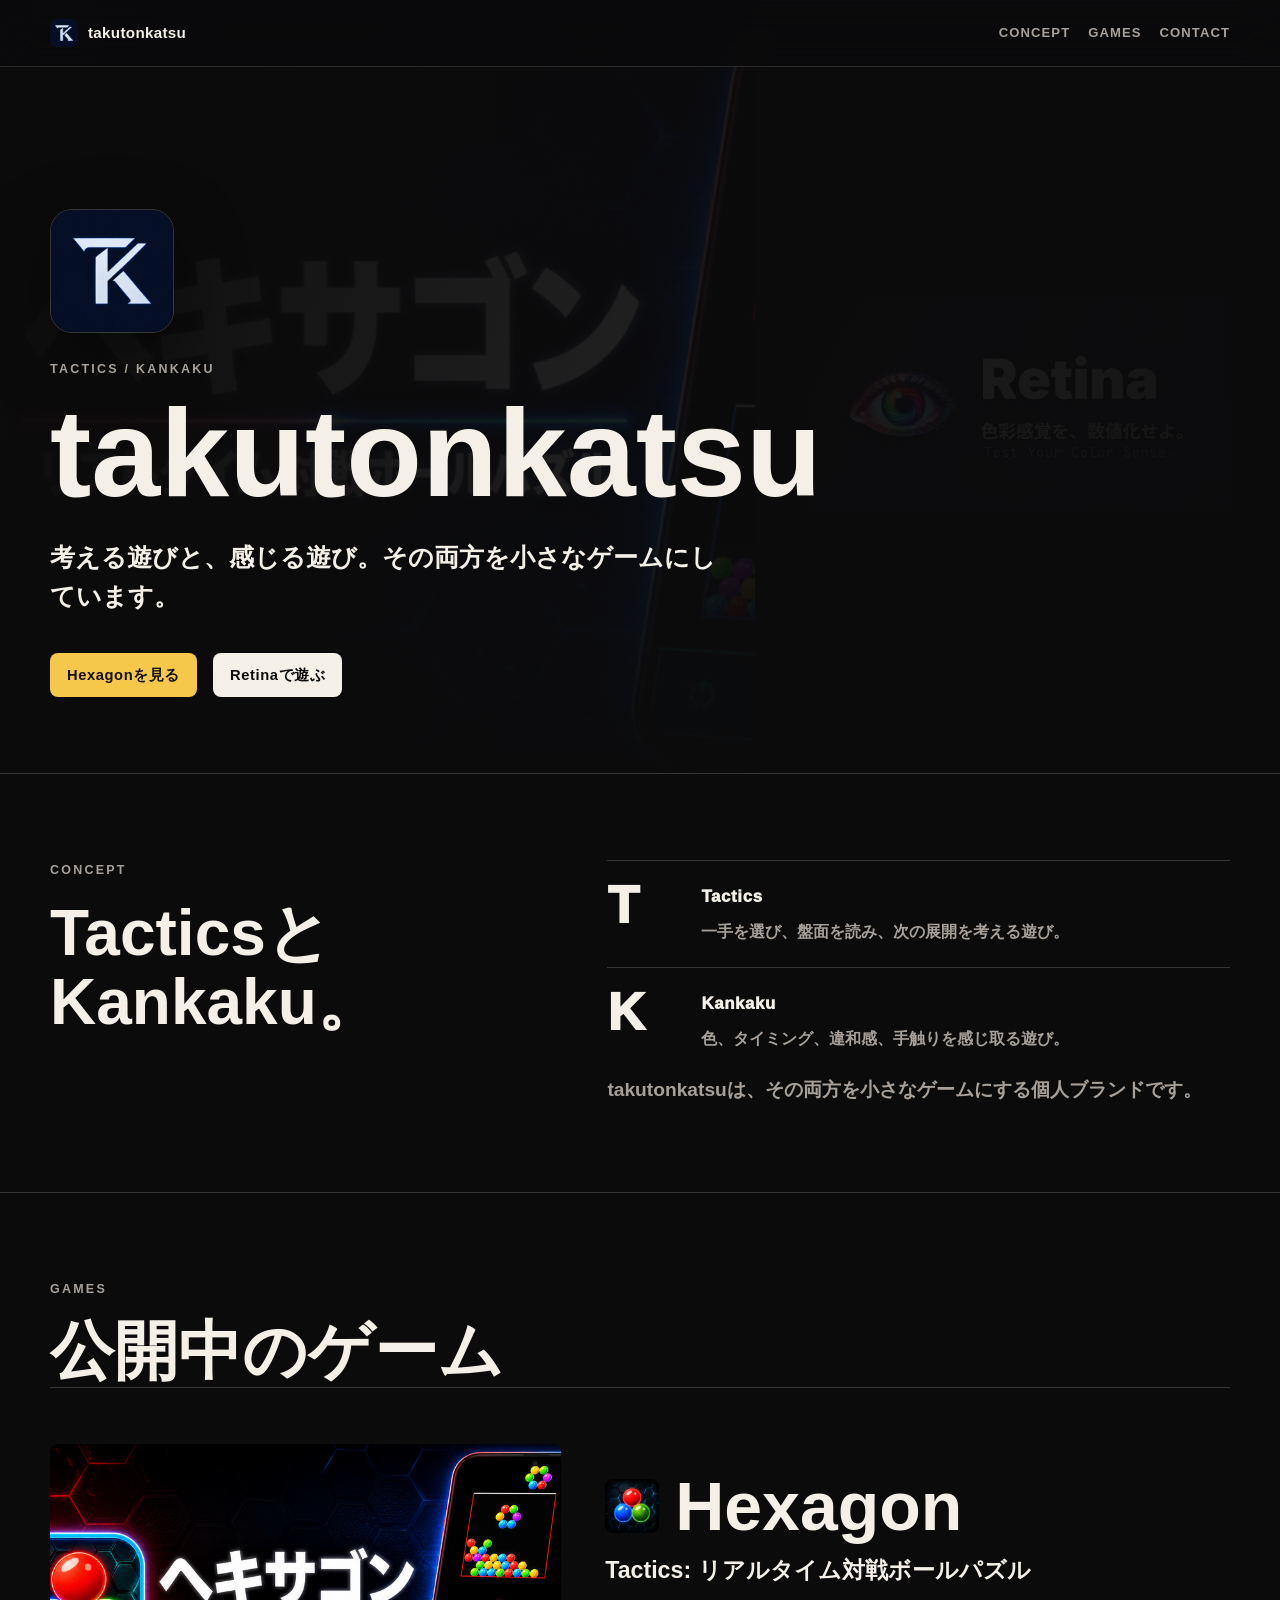
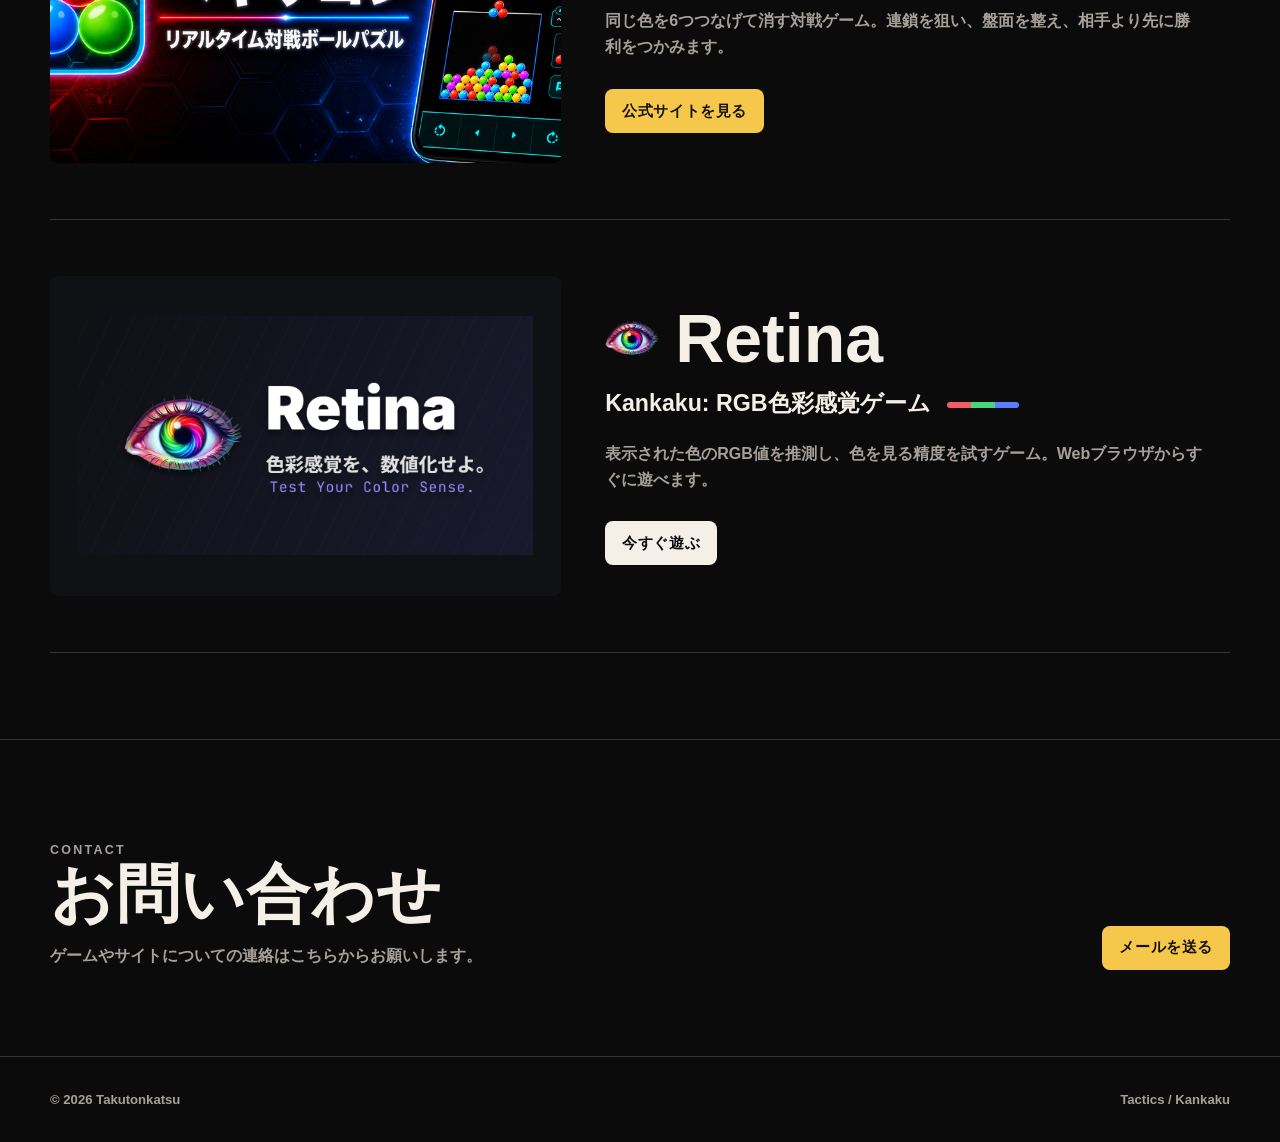
==== commit c2cd5064: "Align homepage with TK brand concept" ====
--- a/index.html
+++ b/index.html
@@ -3,12 +3,12 @@
 <head>
   <meta charset="utf-8">
   <meta name="viewport" content="width=device-width, initial-scale=1">
-  <meta name="description" content="takutonkatsuの公式サイトです。HexagonとRetinaなど、感覚と戦略で遊ぶ小さなゲームを公開しています。">
+  <meta name="description" content="takutonkatsuの公式サイトです。TacticsとKankakuをテーマに、考える遊びと感じる遊びを小さなゲームにしています。">
   <meta property="og:url" content="https://takutonkatsu.com/">
   <meta property="og:type" content="website">
   <meta property="og:title" content="takutonkatsu">
-  <meta property="og:description" content="感覚と戦略で遊ぶ、小さなゲームを作っています。">
-  <meta property="og:image" content="https://takutonkatsu.com/assets/hexagon-feature.png">
+  <meta property="og:description" content="考える遊びと、感じる遊び。その両方を小さなゲームにしています。">
+  <meta property="og:image" content="https://takutonkatsu.com/assets/takutonkatsu-icon.png">
   <link rel="icon" type="image/png" href="./assets/takutonkatsu-icon.png">
   <link rel="apple-touch-icon" href="./assets/takutonkatsu-icon.png">
   <title>takutonkatsu</title>
@@ -71,10 +71,20 @@
     }
 
     .brand {
+      display: inline-flex;
+      align-items: center;
+      gap: 10px;
       font-size: .95rem;
       font-weight: 900;
       letter-spacing: .02em;
       text-decoration: none;
+    }
+
+    .brand img {
+      width: 28px;
+      height: 28px;
+      border-radius: 7px;
+      object-fit: cover;
     }
 
     .tabs {
@@ -247,6 +257,42 @@
       font-weight: 760;
     }
 
+    .meaning-list {
+      display: grid;
+      gap: 22px;
+    }
+
+    .meaning-item {
+      display: grid;
+      grid-template-columns: 72px minmax(0, 1fr);
+      gap: 22px;
+      align-items: start;
+      padding-top: 22px;
+      border-top: 1px solid var(--line);
+    }
+
+    .meaning-letter {
+      color: var(--ink);
+      font-size: 3.2rem;
+      font-weight: 950;
+      line-height: .9;
+    }
+
+    .meaning-item strong {
+      display: block;
+      margin-bottom: 8px;
+      font-size: 1.05rem;
+      font-weight: 950;
+      letter-spacing: .04em;
+    }
+
+    .meaning-item p {
+      margin: 0;
+      color: var(--muted);
+      font-size: 1rem;
+      font-weight: 720;
+    }
+
     .games {
       display: grid;
       gap: 0;
@@ -426,6 +472,15 @@
         font-size: 1.12rem;
       }
 
+      .meaning-item {
+        grid-template-columns: 48px minmax(0, 1fr);
+        gap: 16px;
+      }
+
+      .meaning-letter {
+        font-size: 2.4rem;
+      }
+
       section {
         padding: 62px 0;
       }
@@ -444,9 +499,12 @@
 <body>
   <header class="site-header">
     <nav class="nav" aria-label="サイト内ナビゲーション">
-      <a class="brand" href="/">takutonkatsu</a>
+      <a class="brand" href="/">
+        <img src="./assets/takutonkatsu-icon.png" alt="">
+        <span>takutonkatsu</span>
+      </a>
       <div class="tabs">
-        <a href="#mission">Mission</a>
+        <a href="#concept">Concept</a>
         <a href="#games">Games</a>
         <a href="#contact">Contact</a>
       </div>
@@ -461,9 +519,9 @@
       </div>
       <div class="hero-copy">
         <img class="home-mark" src="./assets/takutonkatsu-icon.png" alt="">
-        <p class="kicker">Small Games for Sharp Senses</p>
+        <p class="kicker">Tactics / Kankaku</p>
         <h1>takutonkatsu</h1>
-        <p class="lead">感覚と戦略で遊ぶ、小さなゲームを作っています。</p>
+        <p class="lead">考える遊びと、感じる遊び。その両方を小さなゲームにしています。</p>
         <div class="hero-links">
           <a class="button yellow" href="/Hexagon/">Hexagonを見る</a>
           <a class="button light" href="/Retina/">Retinaで遊ぶ</a>
@@ -471,13 +529,29 @@
       </div>
     </section>
 
-    <section id="mission" aria-labelledby="mission-title">
+    <section id="concept" aria-labelledby="concept-title">
       <div class="section-inner mission-grid">
         <div>
-          <p class="section-label">Mission</p>
-          <h2 id="mission-title">短いルールから、深い遊びへ。</h2>
+          <p class="section-label">Concept</p>
+          <h2 id="concept-title">TacticsとKankaku。</h2>
         </div>
-        <p class="mission-text">すぐに始められて、少しずつ上手くなれるゲームを作っています。見る、考える、つなげる、試す。その小さな反復が気持ちよく続くことを大切にしています。</p>
+        <div class="meaning-list" aria-label="TK monogramの意味">
+          <div class="meaning-item">
+            <span class="meaning-letter">T</span>
+            <div>
+              <strong>Tactics</strong>
+              <p>一手を選び、盤面を読み、次の展開を考える遊び。</p>
+            </div>
+          </div>
+          <div class="meaning-item">
+            <span class="meaning-letter">K</span>
+            <div>
+              <strong>Kankaku</strong>
+              <p>色、タイミング、違和感、手触りを感じ取る遊び。</p>
+            </div>
+          </div>
+          <p class="mission-text">takutonkatsuは、その両方を小さなゲームにする個人ブランドです。</p>
+        </div>
       </div>
     </section>
 
@@ -495,7 +569,7 @@
                 <img src="./assets/hexagon-icon.png" alt="">
                 <h3>Hexagon</h3>
               </div>
-              <p class="tagline">リアルタイム対戦ボールパズル</p>
+              <p class="tagline">Tactics: リアルタイム対戦ボールパズル</p>
               <p class="desc">同じ色を6つつなげて消す対戦ゲーム。連鎖を狙い、盤面を整え、相手より先に勝利をつかみます。</p>
               <div class="game-actions">
                 <a class="button yellow" href="/Hexagon/">公式サイトを見る</a>
@@ -512,7 +586,7 @@
                 <img src="./assets/retina-icon.png" alt="">
                 <h3>Retina</h3>
               </div>
-              <p class="tagline">RGB色彩感覚ゲーム <span class="rgb" aria-hidden="true"><span></span><span></span><span></span></span></p>
+              <p class="tagline">Kankaku: RGB色彩感覚ゲーム <span class="rgb" aria-hidden="true"><span></span><span></span><span></span></span></p>
               <p class="desc">表示された色のRGB値を推測し、色を見る精度を試すゲーム。Webブラウザからすぐに遊べます。</p>
               <div class="game-actions">
                 <a class="button light" href="/Retina/">今すぐ遊ぶ</a>
@@ -537,7 +611,7 @@
 
   <footer>
     <span>&copy; 2026 Takutonkatsu</span>
-    <span>Games from Japan</span>
+    <span>Tactics / Kankaku</span>
   </footer>
 </body>
 </html>
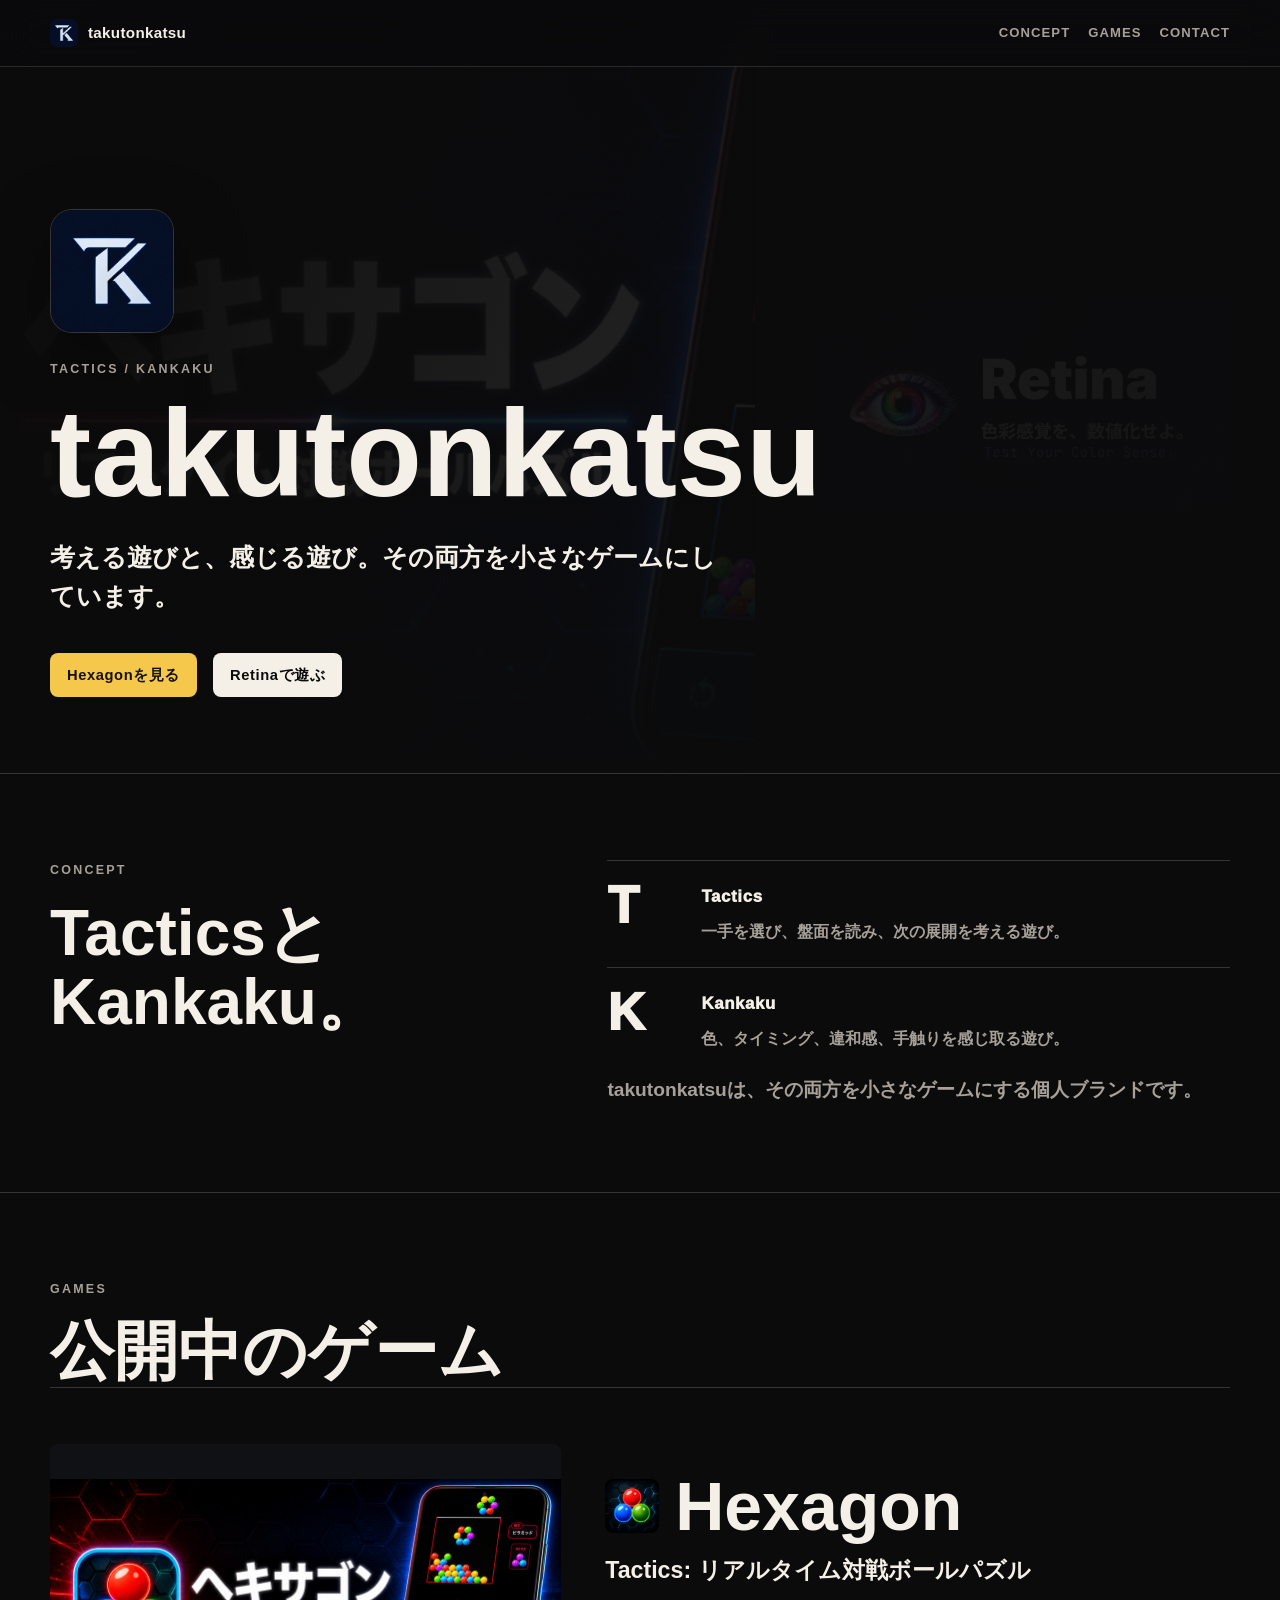
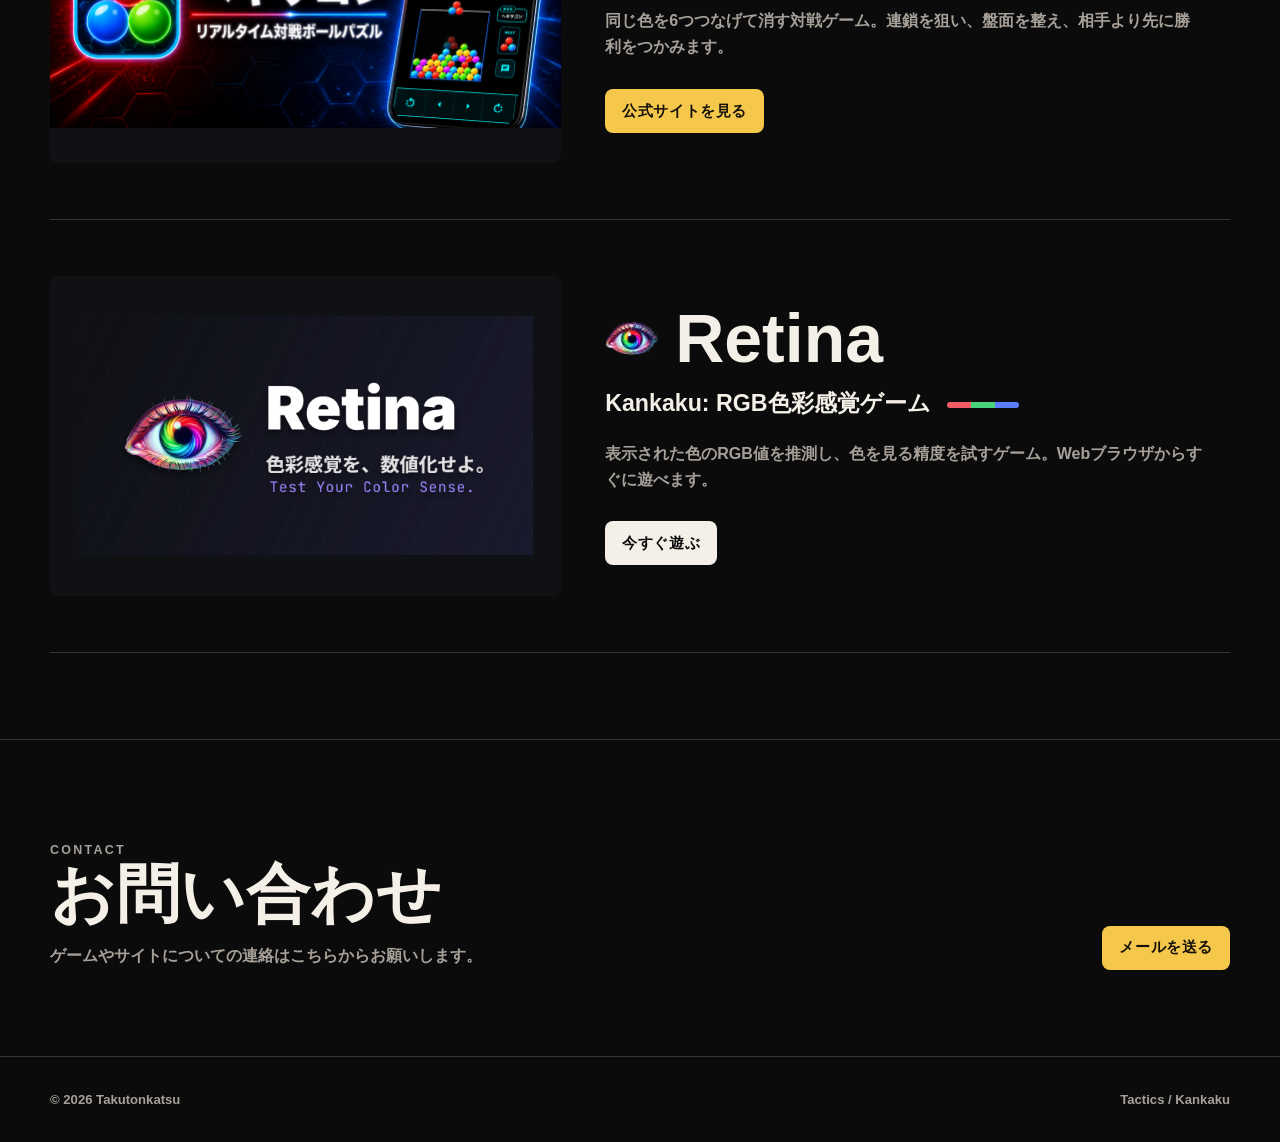
==== commit 351c920a: "Show full Hexagon promo image on homepage" ====
--- a/index.html
+++ b/index.html
@@ -319,6 +319,11 @@
       object-fit: cover;
     }
 
+    .game:not(.retina) .game-media img {
+      object-fit: contain;
+      background: #101114;
+    }
+
     .game.retina .game-media img {
       object-fit: contain;
       padding: 28px;
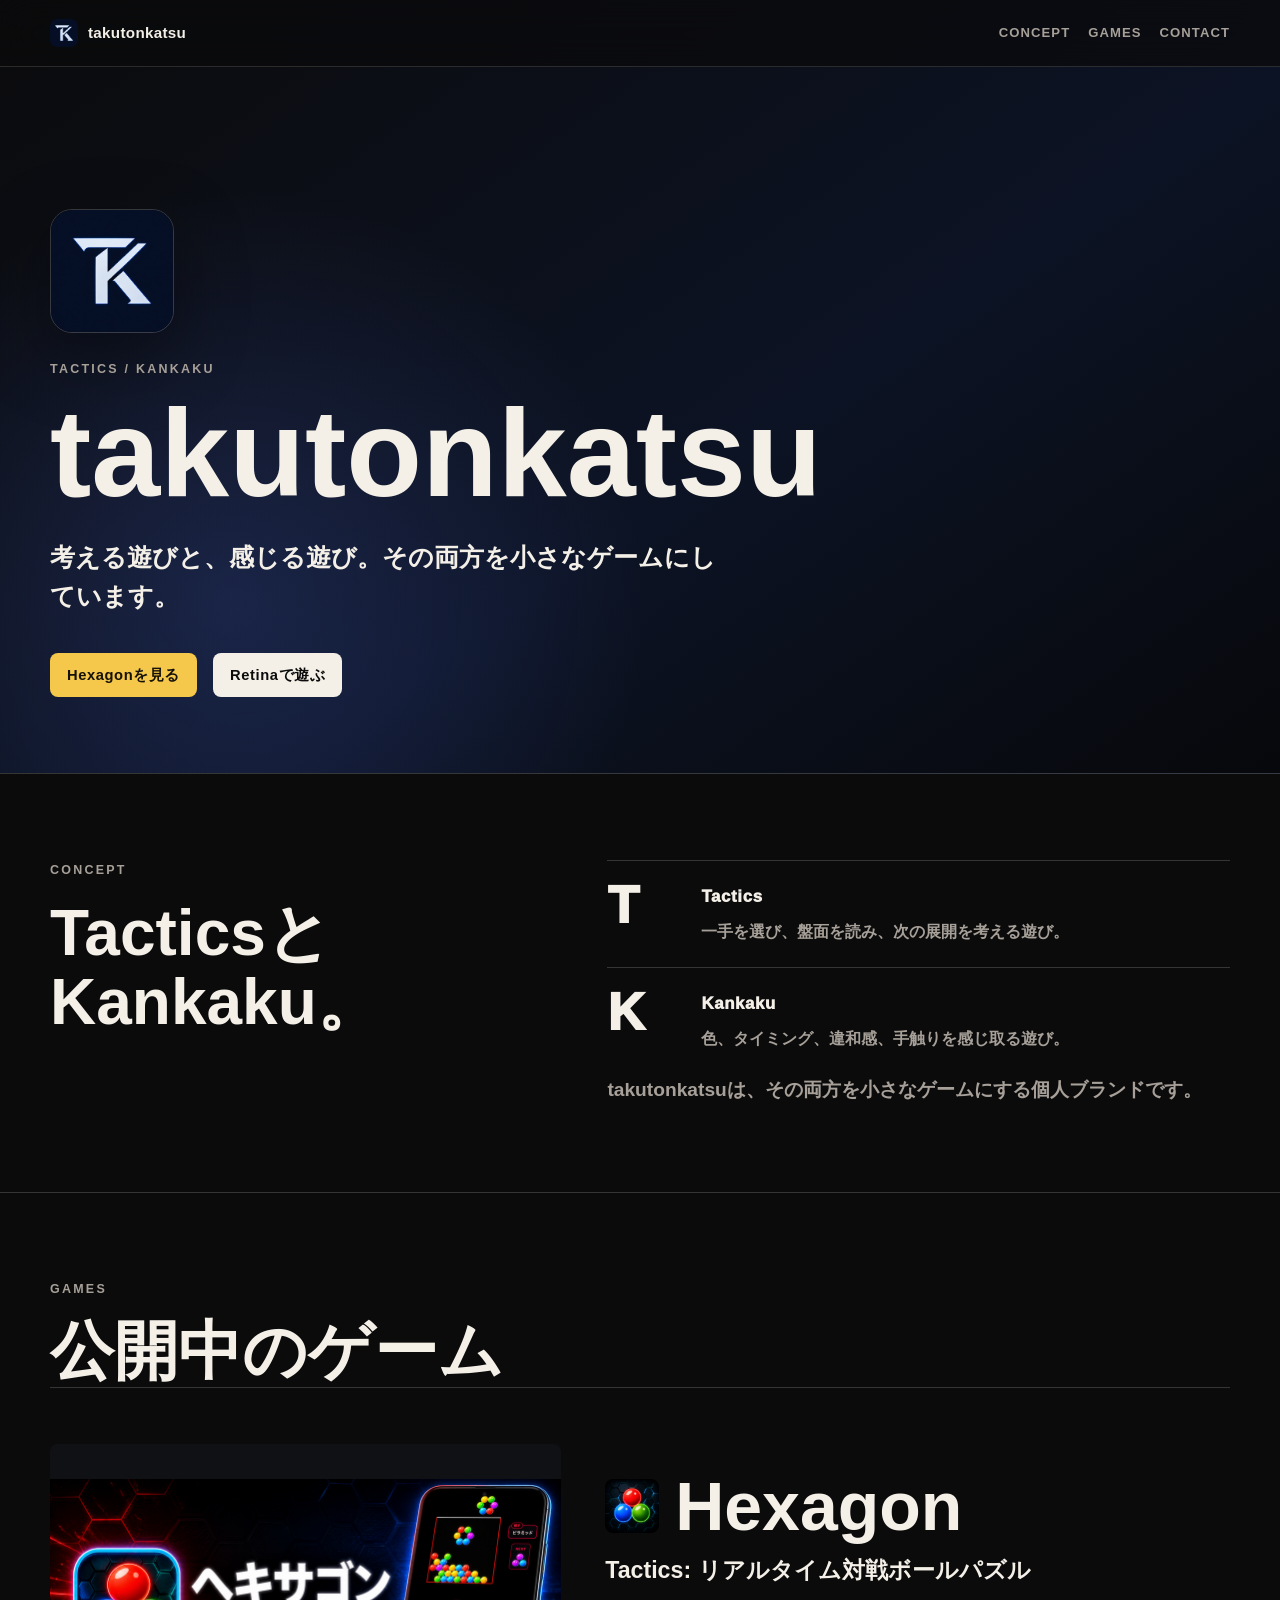
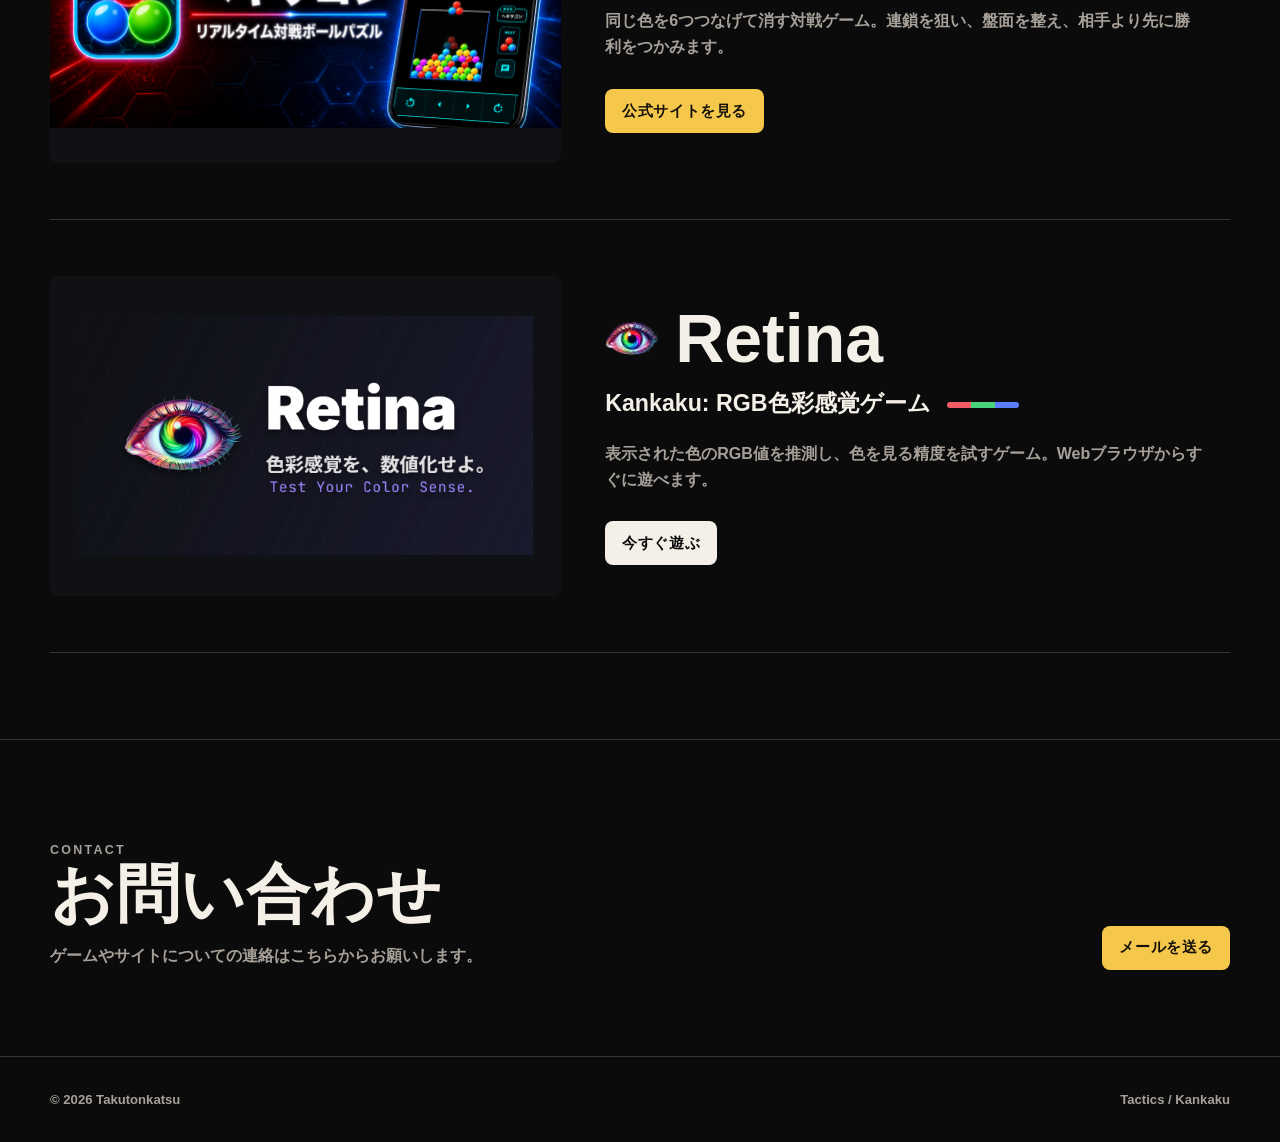
==== commit 76509d80: "Remove homepage hero promo background" ====
--- a/index.html
+++ b/index.html
@@ -115,29 +115,11 @@
       padding: 132px 0 76px;
       overflow: hidden;
       border-bottom: 1px solid var(--line);
+      background:
+        radial-gradient(circle at 18% 78%, rgba(91, 124, 255, .18), transparent 26rem),
+        linear-gradient(145deg, #0b0b0c 0%, #0c1324 58%, #07080b 100%);
       display: grid;
       align-items: end;
-    }
-
-    .hero-media {
-      position: absolute;
-      inset: 0;
-      z-index: -2;
-      display: grid;
-      grid-template-columns: 1.18fr .82fr;
-      opacity: .42;
-    }
-
-    .hero-media img {
-      height: 100%;
-      object-fit: cover;
-      filter: saturate(.86) contrast(1.04);
-    }
-
-    .hero-media img:nth-child(2) {
-      object-fit: contain;
-      padding: 8vh 4vw 4vh;
-      background: #101114;
     }
 
     .hero::after {
@@ -146,8 +128,8 @@
       inset: 0;
       z-index: -1;
       background:
-        linear-gradient(90deg, rgba(11, 11, 12, .96) 0%, rgba(11, 11, 12, .72) 48%, rgba(11, 11, 12, .88) 100%),
-        linear-gradient(0deg, #0b0b0c 0%, rgba(11, 11, 12, .24) 42%, rgba(11, 11, 12, .42) 100%);
+        linear-gradient(90deg, rgba(11, 11, 12, .72) 0%, rgba(11, 11, 12, .16) 54%, rgba(11, 11, 12, .56) 100%),
+        linear-gradient(0deg, #0b0b0c 0%, rgba(11, 11, 12, 0) 46%, rgba(11, 11, 12, .42) 100%);
     }
 
     .hero-copy {
@@ -414,14 +396,6 @@
     }
 
     @media (max-width: 900px) {
-      .hero-media {
-        grid-template-columns: 1fr;
-      }
-
-      .hero-media img:nth-child(2) {
-        display: none;
-      }
-
       h1 {
         font-size: 5.35rem;
       }
@@ -518,10 +492,6 @@
 
   <main>
     <section class="hero" aria-label="takutonkatsu">
-      <div class="hero-media" aria-hidden="true">
-        <img src="./assets/hexagon-feature.png" alt="">
-        <img src="./assets/retina-share.png" alt="">
-      </div>
       <div class="hero-copy">
         <img class="home-mark" src="./assets/takutonkatsu-icon.png" alt="">
         <p class="kicker">Tactics / Kankaku</p>
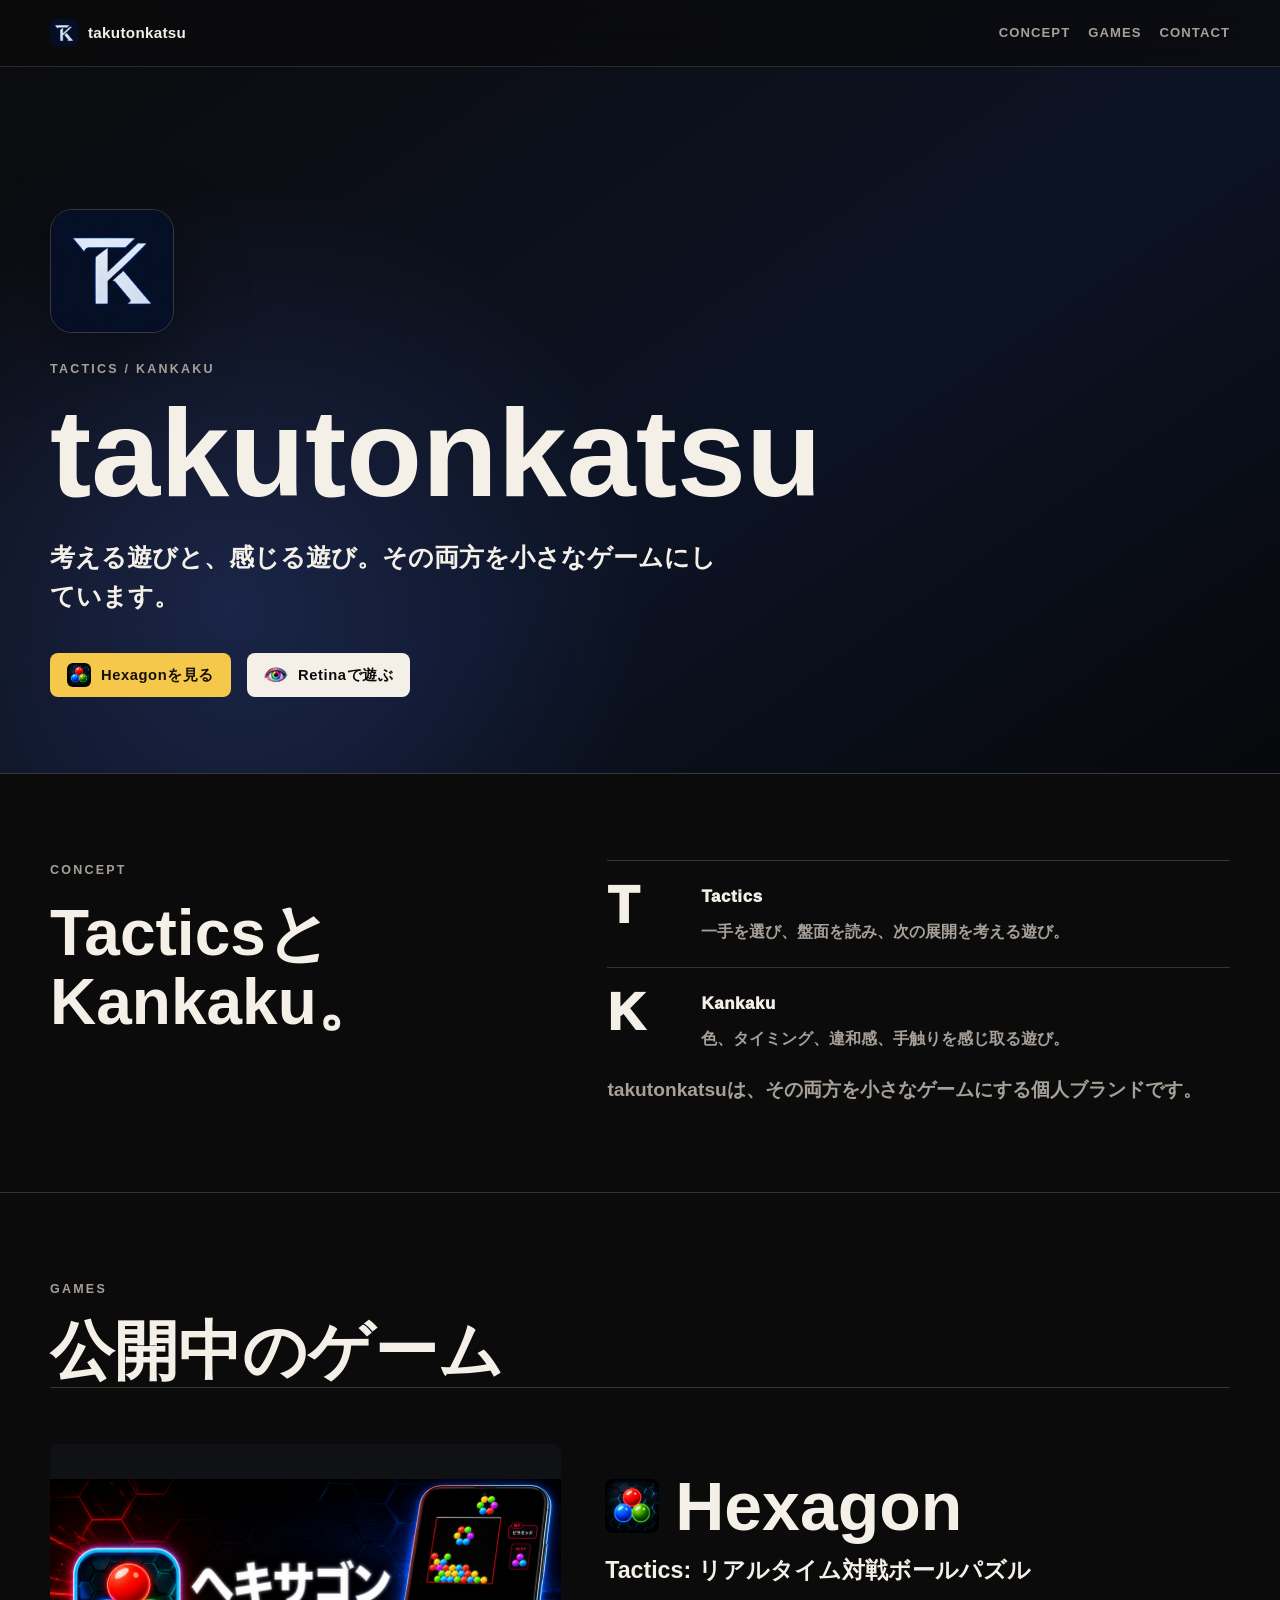
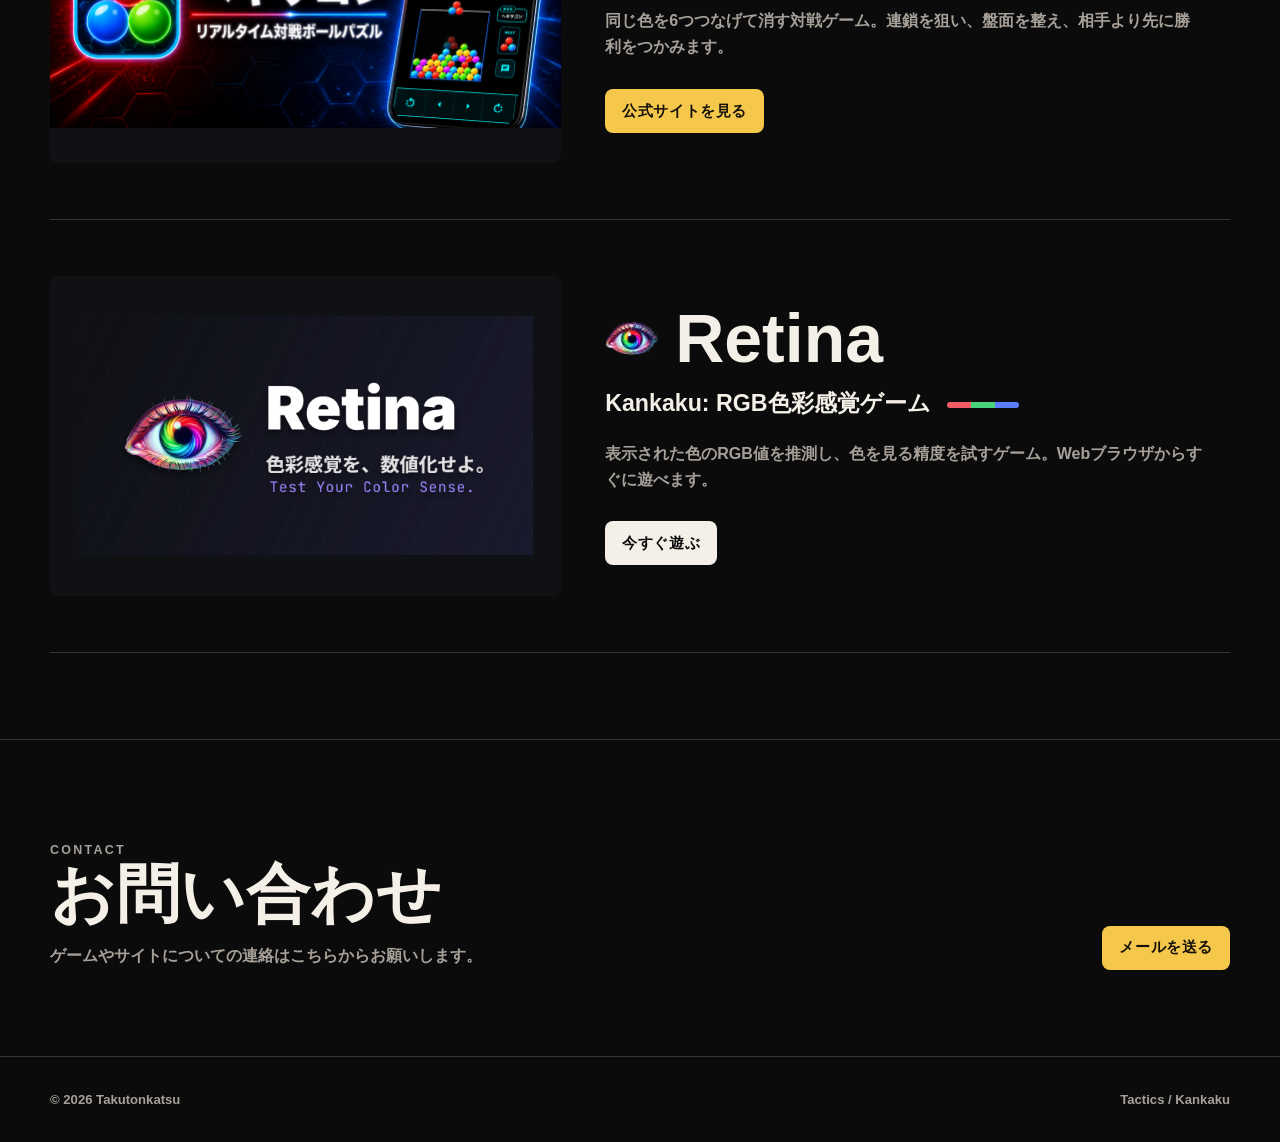
==== commit 734bd62e: "Add game icons to homepage hero buttons" ====
--- a/index.html
+++ b/index.html
@@ -200,6 +200,15 @@
       border-radius: 8px;
       padding: 0 16px;
       background: rgba(244, 240, 232, .08);
+      gap: 10px;
+    }
+
+    .button-icon {
+      width: 24px;
+      height: 24px;
+      border-radius: 6px;
+      flex: 0 0 auto;
+      object-fit: cover;
     }
 
     .button.yellow {
@@ -498,8 +507,8 @@
         <h1>takutonkatsu</h1>
         <p class="lead">考える遊びと、感じる遊び。その両方を小さなゲームにしています。</p>
         <div class="hero-links">
-          <a class="button yellow" href="/Hexagon/">Hexagonを見る</a>
-          <a class="button light" href="/Retina/">Retinaで遊ぶ</a>
+          <a class="button yellow" href="/Hexagon/"><img class="button-icon" src="./assets/hexagon-icon.png" alt="">Hexagonを見る</a>
+          <a class="button light" href="/Retina/"><img class="button-icon" src="./assets/retina-icon.png" alt="">Retinaで遊ぶ</a>
         </div>
       </div>
     </section>
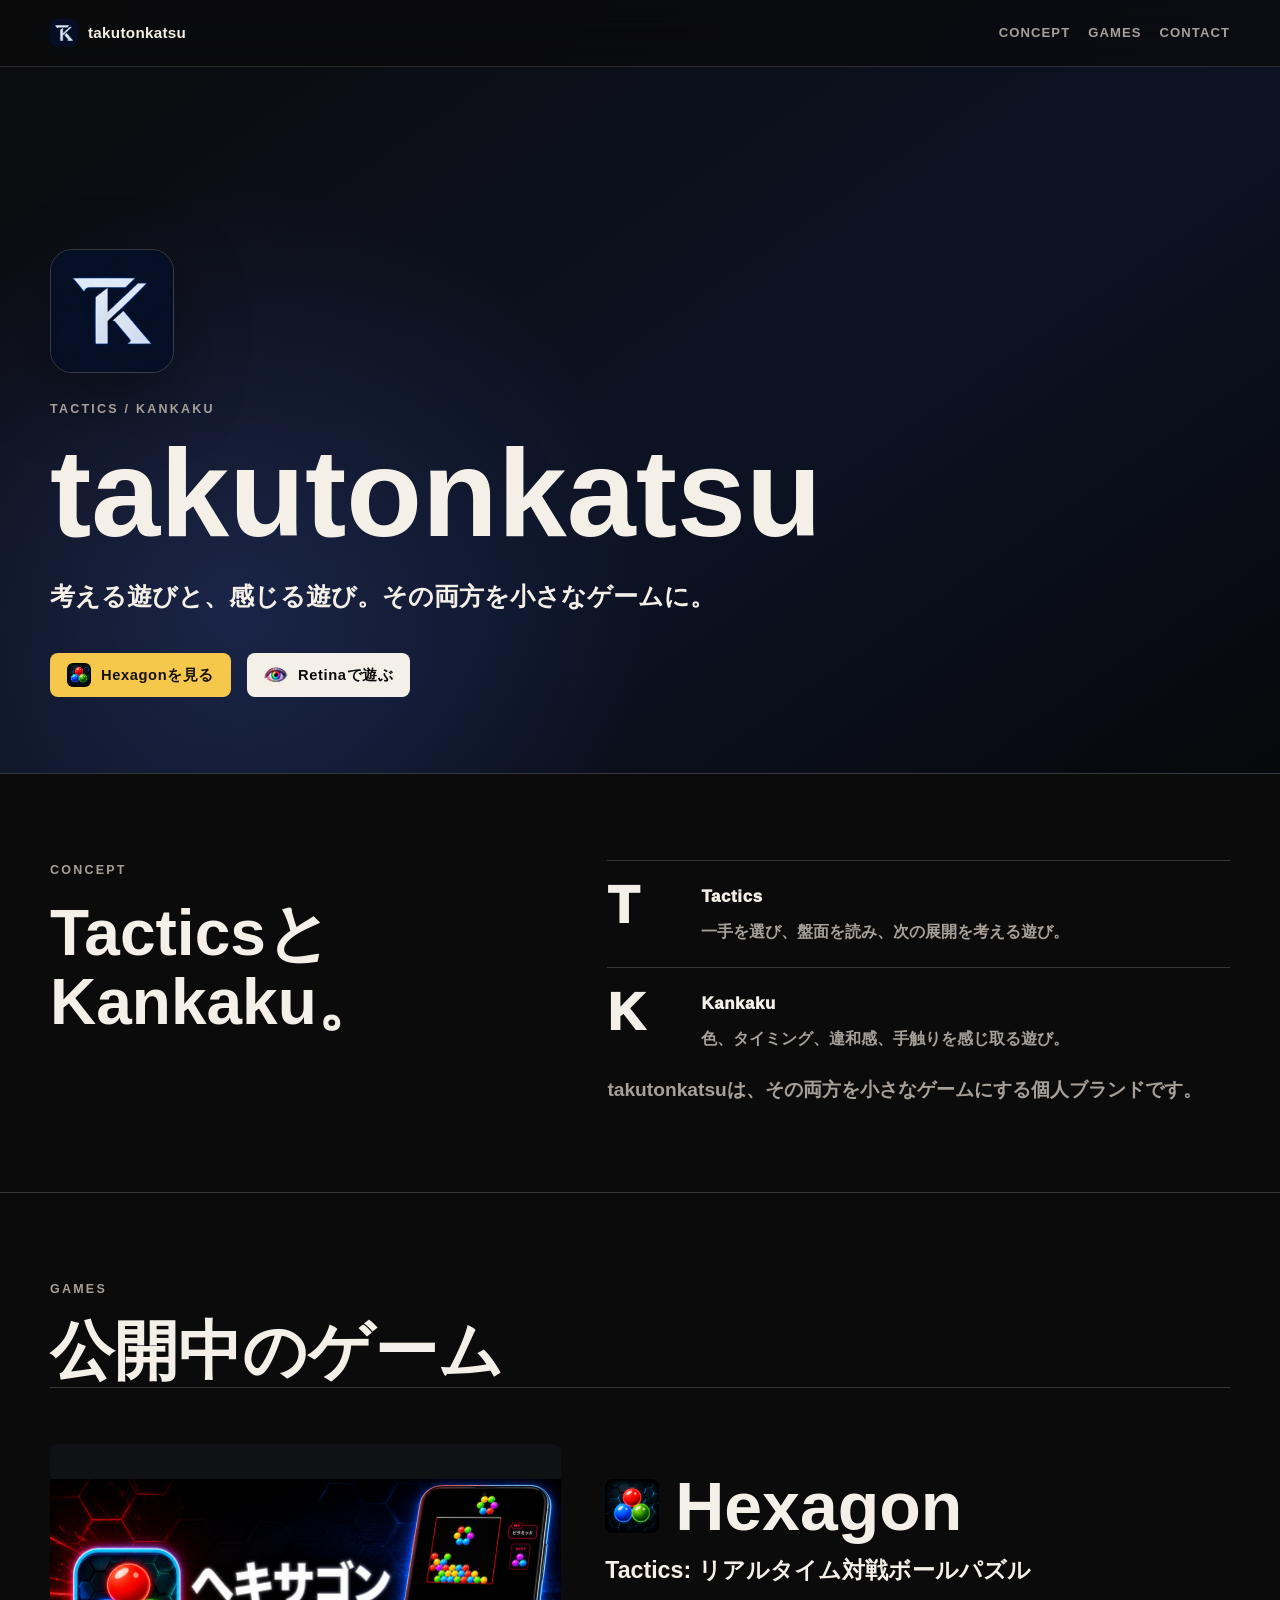
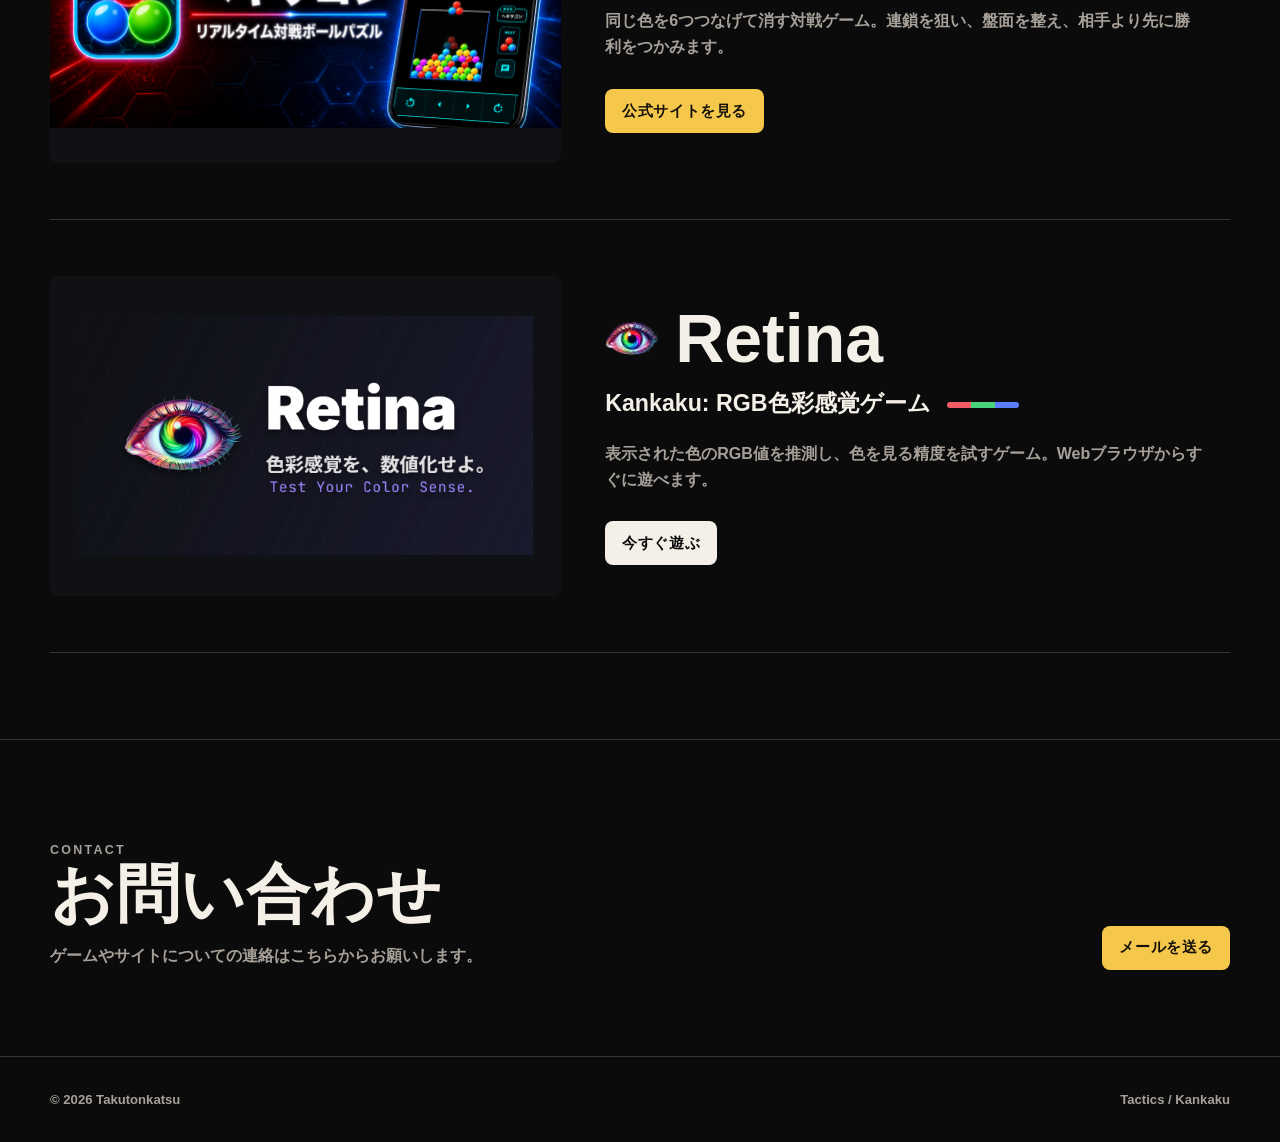
==== commit 650a6aa9: "Refine homepage tagline" ====
--- a/index.html
+++ b/index.html
@@ -7,7 +7,7 @@
   <meta property="og:url" content="https://takutonkatsu.com/">
   <meta property="og:type" content="website">
   <meta property="og:title" content="takutonkatsu">
-  <meta property="og:description" content="考える遊びと、感じる遊び。その両方を小さなゲームにしています。">
+  <meta property="og:description" content="考える遊びと、感じる遊び。その両方を小さなゲームに。">
   <meta property="og:image" content="https://takutonkatsu.com/assets/takutonkatsu-icon.png">
   <link rel="icon" type="image/png" href="./assets/takutonkatsu-icon.png">
   <link rel="apple-touch-icon" href="./assets/takutonkatsu-icon.png">
@@ -505,7 +505,7 @@
         <img class="home-mark" src="./assets/takutonkatsu-icon.png" alt="">
         <p class="kicker">Tactics / Kankaku</p>
         <h1>takutonkatsu</h1>
-        <p class="lead">考える遊びと、感じる遊び。その両方を小さなゲームにしています。</p>
+        <p class="lead">考える遊びと、感じる遊び。その両方を小さなゲームに。</p>
         <div class="hero-links">
           <a class="button yellow" href="/Hexagon/"><img class="button-icon" src="./assets/hexagon-icon.png" alt="">Hexagonを見る</a>
           <a class="button light" href="/Retina/"><img class="button-icon" src="./assets/retina-icon.png" alt="">Retinaで遊ぶ</a>
